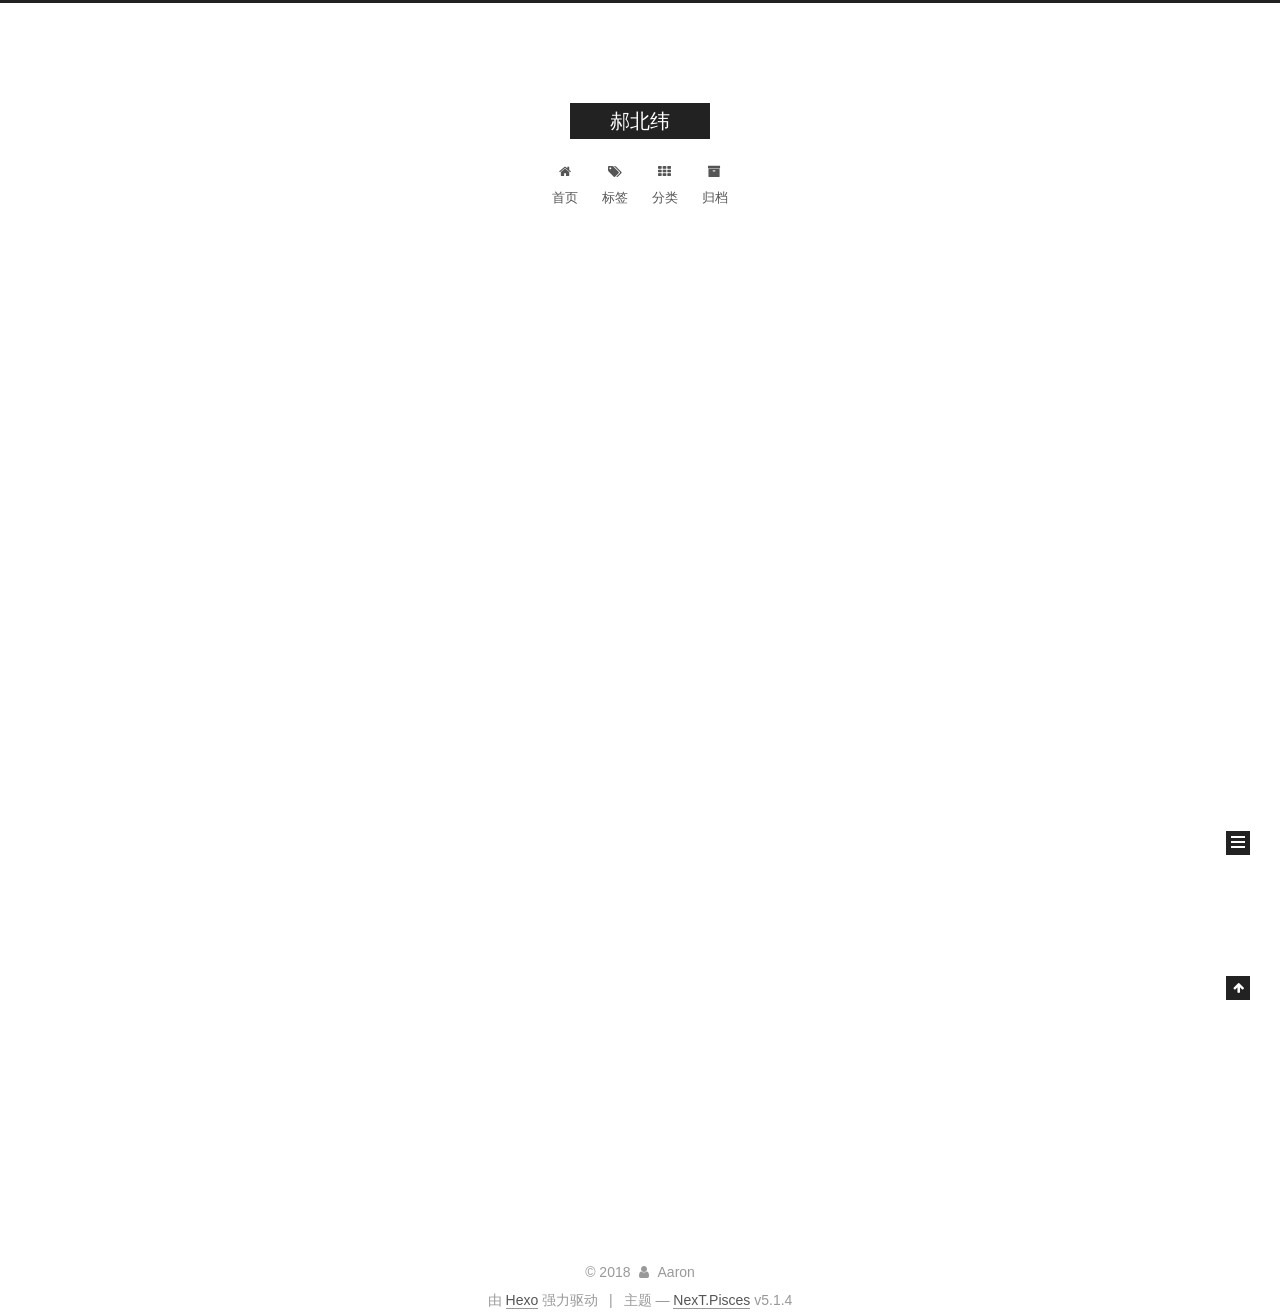
==== index.html @ 244644b0 "Site updated: 2018-01-18 10:38:48" ====
<!DOCTYPE html>



  


<html class="theme-next pisces use-motion" lang="zh-Hans">
<head>
  <meta charset="UTF-8"/>
<meta http-equiv="X-UA-Compatible" content="IE=edge" />
<meta name="viewport" content="width=device-width, initial-scale=1, maximum-scale=1"/>
<meta name="theme-color" content="#222">









<meta http-equiv="Cache-Control" content="no-transform" />
<meta http-equiv="Cache-Control" content="no-siteapp" />
















  
  
  <link href="/lib/fancybox/source/jquery.fancybox.css?v=2.1.5" rel="stylesheet" type="text/css" />







<link href="/lib/font-awesome/css/font-awesome.min.css?v=4.6.2" rel="stylesheet" type="text/css" />

<link href="/css/main.css?v=5.1.4" rel="stylesheet" type="text/css" />


  <link rel="apple-touch-icon" sizes="180x180" href="/images/apple-touch-icon-next.png?v=5.1.4">


  <link rel="icon" type="image/png" sizes="32x32" href="/images/favicon-32x32-next.png?v=5.1.4">


  <link rel="icon" type="image/png" sizes="16x16" href="/images/favicon-16x16-next.png?v=5.1.4">


  <link rel="mask-icon" href="/images/logo.svg?v=5.1.4" color="#222">





  <meta name="keywords" content="Hexo, NexT" />










<meta property="og:type" content="website">
<meta property="og:title" content="郝北纬">
<meta property="og:url" content="http://haowenlong.com/index.html">
<meta property="og:site_name" content="郝北纬">
<meta property="og:locale" content="zh-Hans">
<meta name="twitter:card" content="summary">
<meta name="twitter:title" content="郝北纬">



<script type="text/javascript" id="hexo.configurations">
  var NexT = window.NexT || {};
  var CONFIG = {
    root: '/',
    scheme: 'Pisces',
    version: '5.1.4',
    sidebar: {"position":"left","display":"post","offset":12,"b2t":false,"scrollpercent":false,"onmobile":false},
    fancybox: true,
    tabs: true,
    motion: {"enable":true,"async":false,"transition":{"post_block":"fadeIn","post_header":"slideDownIn","post_body":"slideDownIn","coll_header":"slideLeftIn","sidebar":"slideUpIn"}},
    duoshuo: {
      userId: '0',
      author: '博主'
    },
    algolia: {
      applicationID: '',
      apiKey: '',
      indexName: '',
      hits: {"per_page":10},
      labels: {"input_placeholder":"Search for Posts","hits_empty":"We didn't find any results for the search: ${query}","hits_stats":"${hits} results found in ${time} ms"}
    }
  };
</script>



  <link rel="canonical" href="http://haowenlong.com/"/>





  <title>郝北纬</title>
  








</head>

<body itemscope itemtype="http://schema.org/WebPage" lang="zh-Hans">

  
  
    
  

  <div class="container sidebar-position-left 
  page-home">
    <div class="headband"></div>

    <header id="header" class="header" itemscope itemtype="http://schema.org/WPHeader">
      <div class="header-inner"><div class="site-brand-wrapper">
  <div class="site-meta ">
    

    <div class="custom-logo-site-title">
      <a href="/"  class="brand" rel="start">
        <span class="logo-line-before"><i></i></span>
        <span class="site-title">郝北纬</span>
        <span class="logo-line-after"><i></i></span>
      </a>
    </div>
      
        <p class="site-subtitle"></p>
      
  </div>

  <div class="site-nav-toggle">
    <button>
      <span class="btn-bar"></span>
      <span class="btn-bar"></span>
      <span class="btn-bar"></span>
    </button>
  </div>
</div>

<nav class="site-nav">
  

  
    <ul id="menu" class="menu">
      
        
        <li class="menu-item menu-item-home">
          <a href="/" rel="section">
            
              <i class="menu-item-icon fa fa-fw fa-home"></i> <br />
            
            首页
          </a>
        </li>
      
        
        <li class="menu-item menu-item-tags">
          <a href="/tags/" rel="section">
            
              <i class="menu-item-icon fa fa-fw fa-tags"></i> <br />
            
            标签
          </a>
        </li>
      
        
        <li class="menu-item menu-item-categories">
          <a href="/categories/" rel="section">
            
              <i class="menu-item-icon fa fa-fw fa-th"></i> <br />
            
            分类
          </a>
        </li>
      
        
        <li class="menu-item menu-item-archives">
          <a href="/archives/" rel="section">
            
              <i class="menu-item-icon fa fa-fw fa-archive"></i> <br />
            
            归档
          </a>
        </li>
      

      
    </ul>
  

  
</nav>



 </div>
    </header>

    <main id="main" class="main">
      <div class="main-inner">
        <div class="content-wrap">
          <div id="content" class="content">
            
  <section id="posts" class="posts-expand">
    
      

  

  
  
  

  <article class="post post-type-normal" itemscope itemtype="http://schema.org/Article">
  
  
  
  <div class="post-block">
    <link itemprop="mainEntityOfPage" href="http://haowenlong.com/2017/08/17/hello-world/">

    <span hidden itemprop="author" itemscope itemtype="http://schema.org/Person">
      <meta itemprop="name" content="Aaron">
      <meta itemprop="description" content="">
      <meta itemprop="image" content="http://7xr89p.com1.z0.glb.clouddn.com/WechatIMG256.jpeg">
    </span>

    <span hidden itemprop="publisher" itemscope itemtype="http://schema.org/Organization">
      <meta itemprop="name" content="郝北纬">
    </span>

    
      <header class="post-header">

        
        
          <h1 class="post-title" itemprop="name headline">
                
                <a class="post-title-link" href="/2017/08/17/hello-world/" itemprop="url">Hello World</a></h1>
        

        <div class="post-meta">
          <span class="post-time">
            
              <span class="post-meta-item-icon">
                <i class="fa fa-calendar-o"></i>
              </span>
              
                <span class="post-meta-item-text">发表于</span>
              
              <time title="创建于" itemprop="dateCreated datePublished" datetime="2017-08-17T16:40:24+08:00">
                2017-08-17
              </time>
            

            

            
          </span>

          
            <span class="post-category" >
            
              <span class="post-meta-divider">|</span>
            
              <span class="post-meta-item-icon">
                <i class="fa fa-folder-o"></i>
              </span>
              
                <span class="post-meta-item-text">分类于</span>
              
              
                <span itemprop="about" itemscope itemtype="http://schema.org/Thing">
                  <a href="/categories/Hexo教程/" itemprop="url" rel="index">
                    <span itemprop="name">Hexo教程</span>
                  </a>
                </span>

                
                
              
            </span>
          

          
            
          

          
          
             <span id="/2017/08/17/hello-world/" class="leancloud_visitors" data-flag-title="Hello World">
               <span class="post-meta-divider">|</span>
               <span class="post-meta-item-icon">
                 <i class="fa fa-eye"></i>
               </span>
               
                 <span class="post-meta-item-text">阅读次数&#58;</span>
               
                 <span class="leancloud-visitors-count"></span>
             </span>
          

          

          

          

        </div>
      </header>
    

    
    
    
    <div class="post-body" itemprop="articleBody">

      
      

      
        
          
            <p>Welcome to <a href="https://hexo.io/" target="_blank" rel="external">Hexo</a>! This is your very first post. Check <a href="https://hexo.io/docs/" target="_blank" rel="external">documentation</a> for more info. If you get any problems when using Hexo, you can find the answer in <a href="https://hexo.io/docs/troubleshooting.html" target="_blank" rel="external">troubleshooting</a> or you can ask me on <a href="https://github.com/hexojs/hexo/issues" target="_blank" rel="external">GitHub</a>.</p>
<h2 id="Quick-Start"><a href="#Quick-Start" class="headerlink" title="Quick Start"></a>Quick Start</h2><h3 id="Create-a-new-post"><a href="#Create-a-new-post" class="headerlink" title="Create a new post"></a>Create a new post</h3><figure class="highlight bash"><table><tr><td class="gutter"><pre><div class="line">1</div></pre></td><td class="code"><pre><div class="line">$ hexo new <span class="string">"My New Post test"</span></div></pre></td></tr></table></figure>
<p>More info: <a href="https://hexo.io/docs/writing.html" target="_blank" rel="external">Writing</a></p>
<h3 id="Run-server"><a href="#Run-server" class="headerlink" title="Run server"></a>Run server</h3><figure class="highlight bash"><table><tr><td class="gutter"><pre><div class="line">1</div></pre></td><td class="code"><pre><div class="line">$ hexo server</div></pre></td></tr></table></figure>
<p>More info: <a href="https://hexo.io/docs/server.html" target="_blank" rel="external">Server</a></p>
<h3 id="Generate-static-files"><a href="#Generate-static-files" class="headerlink" title="Generate static files"></a>Generate static files</h3><figure class="highlight bash"><table><tr><td class="gutter"><pre><div class="line">1</div></pre></td><td class="code"><pre><div class="line">$ hexo generate</div></pre></td></tr></table></figure>
<p>More info: <a href="https://hexo.io/docs/generating.html" target="_blank" rel="external">Generating</a></p>
<h3 id="Deploy-to-remote-sites"><a href="#Deploy-to-remote-sites" class="headerlink" title="Deploy to remote sites"></a>Deploy to remote sites</h3><figure class="highlight bash"><table><tr><td class="gutter"><pre><div class="line">1</div></pre></td><td class="code"><pre><div class="line">$ hexo deploy</div></pre></td></tr></table></figure>
<p>More info: <a href="https://hexo.io/docs/deployment.html" target="_blank" rel="external">Deployment</a></p>

          
        
      
    </div>
    
    
    

    

    

    

    <footer class="post-footer">
      

      

      

      
      
        <div class="post-eof"></div>
      
    </footer>
  </div>
  
  
  
  </article>


    
  </section>

  


          </div>
          


          

        </div>
        
          
  
  <div class="sidebar-toggle">
    <div class="sidebar-toggle-line-wrap">
      <span class="sidebar-toggle-line sidebar-toggle-line-first"></span>
      <span class="sidebar-toggle-line sidebar-toggle-line-middle"></span>
      <span class="sidebar-toggle-line sidebar-toggle-line-last"></span>
    </div>
  </div>

  <aside id="sidebar" class="sidebar">
    
    <div class="sidebar-inner">

      

      

      <section class="site-overview-wrap sidebar-panel sidebar-panel-active">
        <div class="site-overview">
          <div class="site-author motion-element" itemprop="author" itemscope itemtype="http://schema.org/Person">
            
              <img class="site-author-image" itemprop="image"
                src="http://7xr89p.com1.z0.glb.clouddn.com/WechatIMG256.jpeg"
                alt="Aaron" />
            
              <p class="site-author-name" itemprop="name">Aaron</p>
              <p class="site-description motion-element" itemprop="description"></p>
          </div>

          <nav class="site-state motion-element">

            
              <div class="site-state-item site-state-posts">
              
                <a href="/archives/">
              
                  <span class="site-state-item-count">1</span>
                  <span class="site-state-item-name">日志</span>
                </a>
              </div>
            

            
              
              
              <div class="site-state-item site-state-categories">
                
                  <span class="site-state-item-count">1</span>
                  <span class="site-state-item-name">分类</span>
                
              </div>
            

            
              
              
              <div class="site-state-item site-state-tags">
                
                  <span class="site-state-item-count">3</span>
                  <span class="site-state-item-name">标签</span>
                
              </div>
            

          </nav>

          

          

          
          

          
          

          

        </div>
      </section>

      

      

    </div>
  </aside>


        
      </div>
    </main>

    <footer id="footer" class="footer">
      <div class="footer-inner">
        <div class="copyright">&copy; <span itemprop="copyrightYear">2018</span>
  <span class="with-love">
    <i class="fa fa-user"></i>
  </span>
  <span class="author" itemprop="copyrightHolder">Aaron</span>

  
</div>


  <div class="powered-by">由 <a class="theme-link" target="_blank" href="https://hexo.io">Hexo</a> 强力驱动</div>



  <span class="post-meta-divider">|</span>



  <div class="theme-info">主题 &mdash; <a class="theme-link" target="_blank" href="https://github.com/iissnan/hexo-theme-next">NexT.Pisces</a> v5.1.4</div>




        







        
      </div>
    </footer>

    
      <div class="back-to-top">
        <i class="fa fa-arrow-up"></i>
        
      </div>
    

    

  </div>

  

<script type="text/javascript">
  if (Object.prototype.toString.call(window.Promise) !== '[object Function]') {
    window.Promise = null;
  }
</script>









  












  
  
    <script type="text/javascript" src="/lib/jquery/index.js?v=2.1.3"></script>
  

  
  
    <script type="text/javascript" src="/lib/fastclick/lib/fastclick.min.js?v=1.0.6"></script>
  

  
  
    <script type="text/javascript" src="/lib/jquery_lazyload/jquery.lazyload.js?v=1.9.7"></script>
  

  
  
    <script type="text/javascript" src="/lib/velocity/velocity.min.js?v=1.2.1"></script>
  

  
  
    <script type="text/javascript" src="/lib/velocity/velocity.ui.min.js?v=1.2.1"></script>
  

  
  
    <script type="text/javascript" src="/lib/fancybox/source/jquery.fancybox.pack.js?v=2.1.5"></script>
  


  


  <script type="text/javascript" src="/js/src/utils.js?v=5.1.4"></script>

  <script type="text/javascript" src="/js/src/motion.js?v=5.1.4"></script>



  
  


  <script type="text/javascript" src="/js/src/affix.js?v=5.1.4"></script>

  <script type="text/javascript" src="/js/src/schemes/pisces.js?v=5.1.4"></script>



  

  


  <script type="text/javascript" src="/js/src/bootstrap.js?v=5.1.4"></script>



  


  




	





  





  












  





  

  
  <script src="https://cdn1.lncld.net/static/js/av-core-mini-0.6.4.js"></script>
  <script>AV.initialize("PDYrHQokmUFrEkyu6OEcJcqa-gzGzoHsz", "3oiaav3HMGLkW1ql5lPvhvI8");</script>
  <script>
    function showTime(Counter) {
      var query = new AV.Query(Counter);
      var entries = [];
      var $visitors = $(".leancloud_visitors");

      $visitors.each(function () {
        entries.push( $(this).attr("id").trim() );
      });

      query.containedIn('url', entries);
      query.find()
        .done(function (results) {
          var COUNT_CONTAINER_REF = '.leancloud-visitors-count';

          if (results.length === 0) {
            $visitors.find(COUNT_CONTAINER_REF).text(0);
            return;
          }

          for (var i = 0; i < results.length; i++) {
            var item = results[i];
            var url = item.get('url');
            var time = item.get('time');
            var element = document.getElementById(url);

            $(element).find(COUNT_CONTAINER_REF).text(time);
          }
          for(var i = 0; i < entries.length; i++) {
            var url = entries[i];
            var element = document.getElementById(url);
            var countSpan = $(element).find(COUNT_CONTAINER_REF);
            if( countSpan.text() == '') {
              countSpan.text(0);
            }
          }
        })
        .fail(function (object, error) {
          console.log("Error: " + error.code + " " + error.message);
        });
    }

    function addCount(Counter) {
      var $visitors = $(".leancloud_visitors");
      var url = $visitors.attr('id').trim();
      var title = $visitors.attr('data-flag-title').trim();
      var query = new AV.Query(Counter);

      query.equalTo("url", url);
      query.find({
        success: function(results) {
          if (results.length > 0) {
            var counter = results[0];
            counter.fetchWhenSave(true);
            counter.increment("time");
            counter.save(null, {
              success: function(counter) {
                var $element = $(document.getElementById(url));
                $element.find('.leancloud-visitors-count').text(counter.get('time'));
              },
              error: function(counter, error) {
                console.log('Failed to save Visitor num, with error message: ' + error.message);
              }
            });
          } else {
            var newcounter = new Counter();
            /* Set ACL */
            var acl = new AV.ACL();
            acl.setPublicReadAccess(true);
            acl.setPublicWriteAccess(true);
            newcounter.setACL(acl);
            /* End Set ACL */
            newcounter.set("title", title);
            newcounter.set("url", url);
            newcounter.set("time", 1);
            newcounter.save(null, {
              success: function(newcounter) {
                var $element = $(document.getElementById(url));
                $element.find('.leancloud-visitors-count').text(newcounter.get('time'));
              },
              error: function(newcounter, error) {
                console.log('Failed to create');
              }
            });
          }
        },
        error: function(error) {
          console.log('Error:' + error.code + " " + error.message);
        }
      });
    }

    $(function() {
      var Counter = AV.Object.extend("Counter");
      if ($('.leancloud_visitors').length == 1) {
        addCount(Counter);
      } else if ($('.post-title-link').length > 1) {
        showTime(Counter);
      }
    });
  </script>



  

  

  
  

  

  

  

</body>
</html>
---- css/main.css ----
/* normalize.css v3.0.2 | MIT License | git.io/normalize */
html {
  font-family: sans-serif; /* 1 */
  -ms-text-size-adjust: 100%; /* 2 */
  -webkit-text-size-adjust: 100%; /* 2 */
}
body {
  margin: 0;
}
article,
aside,
details,
figcaption,
figure,
footer,
header,
hgroup,
main,
menu,
nav,
section,
summary {
  display: block;
}
audio,
canvas,
progress,
video {
  display: inline-block; /* 1 */
  vertical-align: baseline; /* 2 */
}
audio:not([controls]) {
  display: none;
  height: 0;
}
[hidden],
template {
  display: none;
}
a {
  background-color: transparent;
}
a:active,
a:hover {
  outline: 0;
}
abbr[title] {
  border-bottom: 1px dotted;
}
b,
strong {
  font-weight: bold;
}
dfn {
  font-style: italic;
}
h1 {
  font-size: 2em;
  margin: 0.67em 0;
}
mark {
  background: #ff0;
  color: #000;
}
small {
  font-size: 80%;
}
sub,
sup {
  font-size: 75%;
  line-height: 0;
  position: relative;
  vertical-align: baseline;
}
sup {
  top: -0.5em;
}
sub {
  bottom: -0.25em;
}
img {
  border: 0;
}
svg:not(:root) {
  overflow: hidden;
}
figure {
  margin: 1em 40px;
}
hr {
  -moz-box-sizing: content-box;
  box-sizing: content-box;
  height: 0;
}
pre {
  overflow: auto;
}
code,
kbd,
pre,
samp {
  font-family: monospace, monospace;
  font-size: 1em;
}
button,
input,
optgroup,
select,
textarea {
  color: inherit; /* 1 */
  font: inherit; /* 2 */
  margin: 0; /* 3 */
}
button {
  overflow: visible;
}
button,
select {
  text-transform: none;
}
button,
html input[type="button"],
input[type="reset"],
input[type="submit"] {
  -webkit-appearance: button; /* 2 */
  cursor: pointer; /* 3 */
}
button[disabled],
html input[disabled] {
  cursor: default;
}
button::-moz-focus-inner,
input::-moz-focus-inner {
  border: 0;
  padding: 0;
}
input {
  line-height: normal;
}
input[type="checkbox"],
input[type="radio"] {
  box-sizing: border-box; /* 1 */
  padding: 0; /* 2 */
}
input[type="number"]::-webkit-inner-spin-button,
input[type="number"]::-webkit-outer-spin-button {
  height: auto;
}
input[type="search"] {
  -webkit-appearance: textfield; /* 1 */
  -moz-box-sizing: content-box;
  -webkit-box-sizing: content-box; /* 2 */
  box-sizing: content-box;
}
input[type="search"]::-webkit-search-cancel-button,
input[type="search"]::-webkit-search-decoration {
  -webkit-appearance: none;
}
fieldset {
  border: 1px solid #c0c0c0;
  margin: 0 2px;
  padding: 0.35em 0.625em 0.75em;
}
legend {
  border: 0; /* 1 */
  padding: 0; /* 2 */
}
textarea {
  overflow: auto;
}
optgroup {
  font-weight: bold;
}
table {
  border-collapse: collapse;
  border-spacing: 0;
}
td,
th {
  padding: 0;
}
::selection {
  background: #262a30;
  color: #fff;
}
body {
  position: relative;
  font-family: 'Lato', "PingFang SC", "Microsoft YaHei", sans-serif;
  font-size: 14px;
  line-height: 2;
  color: #555;
  background: #fff;
}
@media (max-width: 767px) {
  body {
    padding-right: 0 !important;
  }
}
@media (min-width: 768px) and (max-width: 991px) {
  body {
    padding-right: 0 !important;
  }
}
@media (min-width: 1600px) {
  body {
    font-size: 16px;
  }
}
h1,
h2,
h3,
h4,
h5,
h6 {
  margin: 0;
  padding: 0;
  font-weight: bold;
  line-height: 1.5;
  font-family: 'Lato', "PingFang SC", "Microsoft YaHei", sans-serif;
}
h2,
h3,
h4,
h5,
h6 {
  margin: 20px 0 15px;
}
h1 {
  font-size: 22px;
}
@media (max-width: 767px) {
  h1 {
    font-size: 18px;
  }
}
h2 {
  font-size: 20px;
}
@media (max-width: 767px) {
  h2 {
    font-size: 16px;
  }
}
h3 {
  font-size: 18px;
}
@media (max-width: 767px) {
  h3 {
    font-size: 14px;
  }
}
h4 {
  font-size: 16px;
}
@media (max-width: 767px) {
  h4 {
    font-size: 12px;
  }
}
h5 {
  font-size: 14px;
}
@media (max-width: 767px) {
  h5 {
    font-size: 10px;
  }
}
h6 {
  font-size: 12px;
}
@media (max-width: 767px) {
  h6 {
    font-size: 8px;
  }
}
p {
  margin: 0 0 20px 0;
}
a {
  color: #555;
  text-decoration: none;
  border-bottom: 1px solid #999;
  word-wrap: break-word;
}
a:hover {
  color: #222;
  border-bottom-color: #222;
}
blockquote {
  margin: 0;
  padding: 0;
}
img {
  display: block;
  margin: auto;
  max-width: 100%;
  height: auto;
}
hr {
  margin: 40px 0;
  height: 3px;
  border: none;
  background-color: #ddd;
  background-image: repeating-linear-gradient(-45deg, #fff, #fff 4px, transparent 4px, transparent 8px);
}
blockquote {
  padding: 0 15px;
  color: #666;
  border-left: 4px solid #ddd;
}
blockquote cite::before {
  content: "-";
  padding: 0 5px;
}
dt {
  font-weight: 700;
}
dd {
  margin: 0;
  padding: 0;
}
kbd {
  border: 1px solid #ccc;
  border-radius: 0.2em;
  box-shadow: 0.1em 0.1em 0.2em rgba(0,0,0,0.1);
  background-color: #f9f9f9;
  font-family: inherit;
  background-image: -webkit-linear-gradient(top, #eee, #fff, #eee);
  padding: 0.1em 0.3em;
  white-space: nowrap;
}
.text-left {
  text-align: left;
}
.text-center {
  text-align: center;
}
.text-right {
  text-align: right;
}
.text-justify {
  text-align: justify;
}
.text-nowrap {
  white-space: nowrap;
}
.text-lowercase {
  text-transform: lowercase;
}
.text-uppercase {
  text-transform: uppercase;
}
.text-capitalize {
  text-transform: capitalize;
}
.center-block {
  display: block;
  margin-left: auto;
  margin-right: auto;
}
.clearfix:before,
.clearfix:after {
  content: " ";
  display: table;
}
.clearfix:after {
  clear: both;
}
.pullquote {
  width: 45%;
}
.pullquote.left {
  float: left;
  margin-left: 5px;
  margin-right: 10px;
}
.pullquote.right {
  float: right;
  margin-left: 10px;
  margin-right: 5px;
}
.affix.affix.affix {
  position: fixed;
}
.translation {
  margin-top: -20px;
  font-size: 14px;
  color: #999;
}
.scrollbar-measure {
  width: 100px;
  height: 100px;
  overflow: scroll;
  position: absolute;
  top: -9999px;
}
.use-motion .motion-element {
  opacity: 0;
}
table {
  margin: 20px 0;
  width: 100%;
  border-collapse: collapse;
  border-spacing: 0;
  border: 1px solid #ddd;
  font-size: 14px;
  table-layout: fixed;
  word-wrap: break-all;
}
table>tbody>tr:nth-of-type(odd) {
  background-color: #f9f9f9;
}
table>tbody>tr:hover {
  background-color: #f5f5f5;
}
caption,
th,
td {
  padding: 8px;
  text-align: left;
  vertical-align: middle;
  font-weight: normal;
}
th,
td {
  border-bottom: 3px solid #ddd;
  border-right: 1px solid #eee;
}
th {
  padding-bottom: 10px;
  font-weight: 700;
}
td {
  border-bottom-width: 1px;
}
html,
body {
  height: 100%;
}
.container {
  position: relative;
  min-height: 100%;
}
.header-inner {
  margin: 0 auto;
  padding: 100px 0 70px;
  width: 700px;
}
@media (min-width: 1600px) {
  .container .header-inner {
    width: 900px;
  }
}
.main-inner {
  margin: 0 auto;
  width: 700px;
}
@media (min-width: 1600px) {
  .container .main-inner {
    width: 900px;
  }
}
.footer {
  width: 100%;
  min-height: 50px;
}
.footer-inner {
  box-sizing: border-box;
  margin: 20px auto;
  width: 700px;
}
@media (min-width: 1600px) {
  .container .footer-inner {
    width: 900px;
  }
}
pre,
.highlight {
  overflow: auto;
  margin: 20px 0;
  padding: 0;
  font-size: 13px;
  color: #4d4d4c;
  background: #f7f7f7;
  line-height: 1.6;
}
pre,
code {
  font-family: consolas, Menlo, "PingFang SC", "Microsoft YaHei", monospace;
}
code {
  padding: 2px 4px;
  word-wrap: break-word;
  color: #555;
  background: #eee;
  border-radius: 3px;
  font-size: 13px;
}
pre code {
  padding: 0;
  color: #4d4d4c;
  background: none;
  text-shadow: none;
}
.highlight {
  border-radius: 1px;
}
.highlight pre {
  border: none;
  margin: 0;
  padding: 10px 0;
}
.highlight table {
  margin: 0;
  width: auto;
  border: none;
}
.highlight td {
  border: none;
  padding: 0;
}
.highlight figcaption {
  font-size: 1em;
  color: #4d4d4c;
  line-height: 1em;
  margin-bottom: 1em;
}
.highlight figcaption:before,
.highlight figcaption:after {
  content: " ";
  display: table;
}
.highlight figcaption:after {
  clear: both;
}
.highlight figcaption a {
  float: right;
  color: #4d4d4c;
}
.highlight figcaption a:hover {
  border-bottom-color: #4d4d4c;
}
.highlight .gutter pre {
  padding-left: 10px;
  padding-right: 10px;
  color: #869194;
  text-align: right;
  background-color: #eff2f3;
}
.highlight .code pre {
  width: 100%;
  padding-left: 10px;
  padding-right: 10px;
  background-color: #f7f7f7;
}
.highlight .line {
  height: 20px;
}
.gutter {
  -webkit-user-select: none;
  -moz-user-select: none;
  -ms-user-select: none;
  user-select: none;
}
.gist table {
  width: auto;
}
.gist table td {
  border: none;
}
pre .deletion {
  background: #fdd;
}
pre .addition {
  background: #dfd;
}
pre .meta {
  color: #8959a8;
}
pre .comment {
  color: #8e908c;
}
pre .variable,
pre .attribute,
pre .tag,
pre .regexp,
pre .ruby .constant,
pre .xml .tag .title,
pre .xml .pi,
pre .xml .doctype,
pre .html .doctype,
pre .css .id,
pre .css .class,
pre .css .pseudo {
  color: #c82829;
}
pre .number,
pre .preprocessor,
pre .built_in,
pre .literal,
pre .params,
pre .constant,
pre .command {
  color: #f5871f;
}
pre .ruby .class .title,
pre .css .rules .attribute,
pre .string,
pre .value,
pre .inheritance,
pre .header,
pre .ruby .symbol,
pre .xml .cdata,
pre .special,
pre .number,
pre .formula {
  color: #718c00;
}
pre .title,
pre .css .hexcolor {
  color: #3e999f;
}
pre .function,
pre .python .decorator,
pre .python .title,
pre .ruby .function .title,
pre .ruby .title .keyword,
pre .perl .sub,
pre .javascript .title,
pre .coffeescript .title {
  color: #4271ae;
}
pre .keyword,
pre .javascript .function {
  color: #8959a8;
}
.full-image.full-image.full-image {
  border: none;
  max-width: 100%;
  width: auto;
  margin: 20px auto;
}
@media (min-width: 992px) {
  .full-image.full-image.full-image {
    max-width: none;
    width: 110%;
    margin: 25px -5%;
  }
}
.blockquote-center,
.page-home .post-type-quote blockquote,
.page-post-detail .post-type-quote blockquote {
  position: relative;
  margin: 40px 0;
  padding: 0;
  border-left: none;
  text-align: center;
}
.blockquote-center::before,
.page-home .post-type-quote blockquote::before,
.page-post-detail .post-type-quote blockquote::before,
.blockquote-center::after,
.page-home .post-type-quote blockquote::after,
.page-post-detail .post-type-quote blockquote::after {
  position: absolute;
  content: ' ';
  display: block;
  width: 100%;
  height: 24px;
  opacity: 0.2;
  background-repeat: no-repeat;
  background-position: 0 -6px;
  background-size: 22px 22px;
}
.blockquote-center::before,
.page-home .post-type-quote blockquote::before,
.page-post-detail .post-type-quote blockquote::before {
  top: -20px;
  background-image: url("../images/quote-l.svg");
  border-top: 1px solid #ccc;
}
.blockquote-center::after,
.page-home .post-type-quote blockquote::after,
.page-post-detail .post-type-quote blockquote::after {
  bottom: -20px;
  background-image: url("../images/quote-r.svg");
  border-bottom: 1px solid #ccc;
  background-position: 100% 8px;
}
.blockquote-center p,
.page-home .post-type-quote blockquote p,
.page-post-detail .post-type-quote blockquote p,
.blockquote-center div,
.page-home .post-type-quote blockquote div,
.page-post-detail .post-type-quote blockquote div {
  text-align: center;
}
.post .post-body .group-picture img {
  box-sizing: border-box;
  padding: 0 3px;
  border: none;
}
.post .group-picture-row {
  overflow: hidden;
  margin-top: 6px;
}
.post .group-picture-row:first-child {
  margin-top: 0;
}
.post .group-picture-column {
  float: left;
}
.page-post-detail .post-body .group-picture-column {
  float: none;
  margin-top: 10px;
  width: auto !important;
}
.page-post-detail .post-body .group-picture-column img {
  margin: 0 auto;
}
.page-archive .group-picture-container {
  overflow: hidden;
}
.page-archive .group-picture-row {
  float: left;
}
.page-archive .group-picture-row:first-child {
  margin-top: 6px;
}
.page-archive .group-picture-column {
  max-width: 150px;
  max-height: 150px;
}
.post-body .note {
  position: relative;
  padding: 15px;
  margin-bottom: 20px;
  border: 1px solid #eee;
  border-left-width: 5px;
  border-radius: 3px;
}
.post-body .note h2,
.post-body .note h3,
.post-body .note h4,
.post-body .note h5,
.post-body .note h6 {
  margin-top: 0;
  margin-bottom: 0;
  border-bottom: initial;
  padding-top: 0 !important;
}
.post-body .note p:first-child,
.post-body .note ul:first-child,
.post-body .note ol:first-child,
.post-body .note table:first-child,
.post-body .note pre:first-child,
.post-body .note blockquote:first-child {
  margin-top: 0;
}
.post-body .note p:last-child,
.post-body .note ul:last-child,
.post-body .note ol:last-child,
.post-body .note table:last-child,
.post-body .note pre:last-child,
.post-body .note blockquote:last-child {
  margin-bottom: 0;
}
.post-body .note.default {
  border-left-color: #777;
}
.post-body .note.default h2,
.post-body .note.default h3,
.post-body .note.default h4,
.post-body .note.default h5,
.post-body .note.default h6 {
  color: #777;
}
.post-body .note.primary {
  border-left-color: #6f42c1;
}
.post-body .note.primary h2,
.post-body .note.primary h3,
.post-body .note.primary h4,
.post-body .note.primary h5,
.post-body .note.primary h6 {
  color: #6f42c1;
}
.post-body .note.info {
  border-left-color: #428bca;
}
.post-body .note.info h2,
.post-body .note.info h3,
.post-body .note.info h4,
.post-body .note.info h5,
.post-body .note.info h6 {
  color: #428bca;
}
.post-body .note.success {
  border-left-color: #5cb85c;
}
.post-body .note.success h2,
.post-body .note.success h3,
.post-body .note.success h4,
.post-body .note.success h5,
.post-body .note.success h6 {
  color: #5cb85c;
}
.post-body .note.warning {
  border-left-color: #f0ad4e;
}
.post-body .note.warning h2,
.post-body .note.warning h3,
.post-body .note.warning h4,
.post-body .note.warning h5,
.post-body .note.warning h6 {
  color: #f0ad4e;
}
.post-body .note.danger {
  border-left-color: #d9534f;
}
.post-body .note.danger h2,
.post-body .note.danger h3,
.post-body .note.danger h4,
.post-body .note.danger h5,
.post-body .note.danger h6 {
  color: #d9534f;
}
.post-body .label {
  display: inline;
  padding: 0 2px;
  white-space: nowrap;
}
.post-body .label.default {
  background-color: #f0f0f0;
}
.post-body .label.primary {
  background-color: #efe6f7;
}
.post-body .label.info {
  background-color: #e5f2f8;
}
.post-body .label.success {
  background-color: #e7f4e9;
}
.post-body .label.warning {
  background-color: #fcf6e1;
}
.post-body .label.danger {
  background-color: #fae8eb;
}
.post-body .tabs {
  position: relative;
  display: block;
  margin-bottom: 20px;
  padding-top: 10px;
}
.post-body .tabs ul.nav-tabs {
  margin: 0;
  padding: 0;
  display: flex;
  margin-bottom: -1px;
}
@media (max-width: 413px) {
  .post-body .tabs ul.nav-tabs {
    display: block;
    margin-bottom: 5px;
  }
}
.post-body .tabs ul.nav-tabs li.tab {
  list-style-type: none !important;
  margin: 0 0.25em 0 0;
  border-top: 3px solid transparent;
  border-left: 1px solid transparent;
  border-right: 1px solid transparent;
}
@media (max-width: 413px) {
  .post-body .tabs ul.nav-tabs li.tab {
    margin: initial;
    border-top: 1px solid transparent;
    border-left: 3px solid transparent;
    border-right: 1px solid transparent;
    border-bottom: 1px solid transparent;
  }
}
.post-body .tabs ul.nav-tabs li.tab a {
  outline: 0;
  border-bottom: initial;
  display: block;
  line-height: 1.8em;
  padding: 0.25em 0.75em;
  transition-duration: 0.2s;
  transition-timing-function: ease-out;
  transition-delay: 0s;
}
.post-body .tabs ul.nav-tabs li.tab a i {
  width: 1.285714285714286em;
}
.post-body .tabs ul.nav-tabs li.tab.active {
  border-top: 3px solid #fc6423;
  border-left: 1px solid #ddd;
  border-right: 1px solid #ddd;
  background-color: #fff;
}
@media (max-width: 413px) {
  .post-body .tabs ul.nav-tabs li.tab.active {
    border-top: 1px solid #ddd;
    border-left: 3px solid #fc6423;
    border-right: 1px solid #ddd;
    border-bottom: 1px solid #ddd;
  }
}
.post-body .tabs ul.nav-tabs li.tab.active a {
  cursor: default;
  color: #555;
}
.post-body .tabs .tab-content {
  background-color: #fff;
}
.post-body .tabs .tab-content .tab-pane {
  border: 1px solid #ddd;
  padding: 20px 20px 0 20px;
}
.post-body .tabs .tab-content .tab-pane:not(.active) {
  display: none !important;
}
.post-body .tabs .tab-content .tab-pane.active {
  display: block !important;
}
.btn {
  display: inline-block;
  padding: 0 20px;
  font-size: 14px;
  color: #fff;
  background: #222;
  border: 2px solid #222;
  text-decoration: none;
  border-radius: 0;
  transition-property: background-color;
  transition-duration: 0.2s;
  transition-timing-function: ease-in-out;
  transition-delay: 0s;
}
.btn:hover,
.post-button .btn:hover {
  border-color: #222;
  color: #222;
  background: #fff;
}
.btn-bar {
  display: block;
  width: 22px;
  height: 2px;
  background: #555;
  border-radius: 1px;
}
.btn-bar+.btn-bar {
  margin-top: 4px;
}
.pagination {
  margin: 120px 0 40px;
  text-align: center;
  border-top: 1px solid #eee;
}
.page-number-basic,
.pagination .prev,
.pagination .next,
.pagination .page-number,
.pagination .space {
  display: inline-block;
  position: relative;
  top: -1px;
  margin: 0 10px;
  padding: 0 10px;
  line-height: 30px;
}
@media (max-width: 767px) {
  .page-number-basic,
  .pagination .prev,
  .pagination .next,
  .pagination .page-number,
  .pagination .space {
    margin: 0 5px;
  }
}
.pagination .prev,
.pagination .next,
.pagination .page-number {
  border-bottom: 0;
  border-top: 1px solid #eee;
  transition-property: border-color;
  transition-duration: 0.2s;
  transition-timing-function: ease-in-out;
  transition-delay: 0s;
}
.pagination .prev:hover,
.pagination .next:hover,
.pagination .page-number:hover {
  border-top-color: #222;
}
.pagination .space {
  padding: 0;
  margin: 0;
}
.pagination .prev {
  margin-left: 0;
}
.pagination .next {
  margin-right: 0;
}
.pagination .page-number.current {
  color: #fff;
  background: #ccc;
  border-top-color: #ccc;
}
@media (max-width: 767px) {
  .pagination {
    border-top: none;
  }
  .pagination .prev,
  .pagination .next,
  .pagination .page-number {
    margin-bottom: 10px;
    border-top: 0;
    border-bottom: 1px solid #eee;
  }
  .pagination .prev:hover,
  .pagination .next:hover,
  .pagination .page-number:hover {
    border-bottom-color: #222;
  }
}
.comments {
  margin: 60px 20px 0;
}
.tag-cloud {
  text-align: center;
}
.tag-cloud a {
  display: inline-block;
  margin: 10px;
}
.back-to-top {
  box-sizing: border-box;
  position: fixed;
  bottom: -100px;
  right: 30px;
  z-index: 1050;
  padding: 0 6px;
  width: 24px;
  background: #222;
  font-size: 12px;
  opacity: 1;
  color: #fff;
  cursor: pointer;
  text-align: center;
  -webkit-transform: translateZ(0);
  transition-property: bottom;
  transition-duration: 0.2s;
  transition-timing-function: ease-in-out;
  transition-delay: 0s;
}
@media (min-width: 768px) and (max-width: 991px) {
  .back-to-top {
    display: none !important;
  }
}
@media (max-width: 767px) {
  .back-to-top {
    display: none !important;
  }
}
.back-to-top.back-to-top-on {
  bottom: 19px;
}
.header {
  background: transparent;
}
.header-inner {
  position: relative;
}
.headband {
  height: 3px;
  background: #222;
}
.site-meta {
  margin: 0;
  text-align: center;
}
@media (max-width: 767px) {
  .site-meta {
    text-align: center;
  }
}
.brand {
  position: relative;
  display: inline-block;
  padding: 0 40px;
  color: #fff;
  background: #222;
  border-bottom: none;
}
.brand:hover {
  color: #fff;
}
.logo {
  display: inline-block;
  margin-right: 5px;
  line-height: 36px;
  vertical-align: top;
}
.site-title {
  display: inline-block;
  vertical-align: top;
  line-height: 36px;
  font-size: 20px;
  font-weight: normal;
  font-family: 'Lato', "PingFang SC", "Microsoft YaHei", sans-serif;
}
.site-subtitle {
  margin-top: 10px;
  font-size: 13px;
  color: #999;
}
.use-motion .brand {
  opacity: 0;
}
.use-motion .logo,
.use-motion .site-title,
.use-motion .site-subtitle {
  opacity: 0;
  position: relative;
  top: -10px;
}
.site-nav-toggle {
  display: none;
  position: absolute;
  top: 10px;
  left: 10px;
}
@media (max-width: 767px) {
  .site-nav-toggle {
    display: block;
  }
}
.site-nav-toggle button {
  margin-top: 2px;
  padding: 9px 10px;
  background: transparent;
  border: none;
}
@media (max-width: 767px) {
  .site-nav {
    display: none;
    margin: 0 -10px;
    padding: 0 10px;
    clear: both;
    border-top: 1px solid #ddd;
  }
}
@media (min-width: 768px) and (max-width: 991px) {
  .site-nav {
    display: block !important;
  }
}
@media (min-width: 992px) {
  .site-nav {
    display: block !important;
  }
}
.menu {
  margin-top: 20px;
  padding-left: 0;
  text-align: center;
}
.menu .menu-item {
  display: inline-block;
  margin: 0 10px;
  list-style: none;
}
@media screen and (max-width: 767px) {
  .menu .menu-item {
    margin-top: 10px;
  }
}
.menu .menu-item a {
  display: block;
  font-size: 13px;
  line-height: inherit;
  border-bottom: 1px solid transparent;
  transition-property: border-color;
  transition-duration: 0.2s;
  transition-timing-function: ease-in-out;
  transition-delay: 0s;
}
.menu .menu-item a:hover {
  border-bottom-color: #222;
}
.menu .menu-item .fa {
  margin-right: 5px;
}
.use-motion .menu-item {
  opacity: 0;
}
.post-body {
  font-family: 'Lato', "PingFang SC", "Microsoft YaHei", sans-serif;
}
@media (max-width: 767px) {
  .post-body {
    word-break: break-word;
  }
}
.post-body .fancybox img {
  display: block !important;
  margin: 0 auto;
  cursor: pointer;
  cursor: zoom-in;
  cursor: -webkit-zoom-in;
}
.post-body .image-caption,
.post-body .figure .caption {
  margin: 10px auto 15px;
  text-align: center;
  font-size: 14px;
  color: #999;
  font-weight: bold;
  line-height: 1;
}
.post-sticky-flag {
  display: inline-block;
  font-size: 16px;
  -ms-transform: rotate(30deg);
  -webkit-transform: rotate(30deg);
  -moz-transform: rotate(30deg);
  -ms-transform: rotate(30deg);
  -o-transform: rotate(30deg);
  transform: rotate(30deg);
}
.posts-expand {
  padding-top: 40px;
}
@media (max-width: 767px) {
  .posts-expand {
    margin: 0 20px;
  }
  .post-body pre {
    padding: 10px;
  }
  .post-body pre .gutter pre {
    padding-right: 10px;
  }
  .post-body .highlight {
    margin-left: 0px;
    margin-right: 0px;
    padding: 0;
  }
  .post-body .highlight .gutter pre {
    padding-right: 10px;
  }
}
@media (min-width: 992px) {
  .posts-expand .post-body {
    text-align: justify;
  }
}
.posts-expand .post-body h2,
.posts-expand .post-body h3,
.posts-expand .post-body h4,
.posts-expand .post-body h5,
.posts-expand .post-body h6 {
  padding-top: 10px;
}
.posts-expand .post-body h2 .header-anchor,
.posts-expand .post-body h3 .header-anchor,
.posts-expand .post-body h4 .header-anchor,
.posts-expand .post-body h5 .header-anchor,
.posts-expand .post-body h6 .header-anchor {
  float: right;
  margin-left: 10px;
  color: #ccc;
  border-bottom-style: none;
  visibility: hidden;
}
.posts-expand .post-body h2 .header-anchor:hover,
.posts-expand .post-body h3 .header-anchor:hover,
.posts-expand .post-body h4 .header-anchor:hover,
.posts-expand .post-body h5 .header-anchor:hover,
.posts-expand .post-body h6 .header-anchor:hover {
  color: inherit;
}
.posts-expand .post-body h2:hover .header-anchor,
.posts-expand .post-body h3:hover .header-anchor,
.posts-expand .post-body h4:hover .header-anchor,
.posts-expand .post-body h5:hover .header-anchor,
.posts-expand .post-body h6:hover .header-anchor {
  visibility: visible;
}
.posts-expand .post-body ul li {
  list-style: circle;
}
.posts-expand .post-body img {
  box-sizing: border-box;
  margin: auto;
  padding: 3px;
  border: 1px solid #ddd;
}
.posts-expand .fancybox img {
  margin: 0 auto;
}
@media (max-width: 767px) {
  .posts-collapse {
    margin: 0 20px;
  }
  .posts-collapse .post-title,
  .posts-collapse .post-meta {
    display: block;
    width: auto;
    text-align: left;
  }
}
.posts-collapse {
  position: relative;
  z-index: 1010;
  margin-left: 55px;
}
.posts-collapse::after {
  content: " ";
  position: absolute;
  top: 20px;
  left: 0;
  margin-left: -2px;
  width: 4px;
  height: 100%;
  background: #f5f5f5;
  z-index: -1;
}
@media (max-width: 767px) {
  .posts-collapse {
    margin: 0 20px;
  }
}
.posts-collapse .collection-title {
  position: relative;
  margin: 60px 0;
}
.posts-collapse .collection-title h1,
.posts-collapse .collection-title h2 {
  margin-left: 20px;
}
.posts-collapse .collection-title small {
  color: #bbb;
  margin-left: 5px;
}
.posts-collapse .collection-title::before {
  content: " ";
  position: absolute;
  left: 0;
  top: 50%;
  margin-left: -4px;
  margin-top: -4px;
  width: 8px;
  height: 8px;
  background: #bbb;
  border-radius: 50%;
}
.posts-collapse .post {
  margin: 30px 0;
}
.posts-collapse .post-header {
  position: relative;
  transition-duration: 0.2s;
  transition-timing-function: ease-in-out;
  transition-delay: 0s;
  transition-property: border;
  border-bottom: 1px dashed #ccc;
}
.posts-collapse .post-header::before {
  content: " ";
  position: absolute;
  left: 0;
  top: 12px;
  width: 6px;
  height: 6px;
  margin-left: -4px;
  background: #bbb;
  border-radius: 50%;
  border: 1px solid #fff;
  transition-duration: 0.2s;
  transition-timing-function: ease-in-out;
  transition-delay: 0s;
  transition-property: background;
}
.posts-collapse .post-header:hover {
  border-bottom-color: #666;
}
.posts-collapse .post-header:hover::before {
  background: #222;
}
.posts-collapse .post-meta {
  position: absolute;
  font-size: 12px;
  left: 20px;
  top: 5px;
}
.posts-collapse .post-comments-count {
  display: none;
}
.posts-collapse .post-title {
  margin-left: 60px;
  font-size: 16px;
  font-weight: normal;
  line-height: inherit;
}
.posts-collapse .post-title::after {
  margin-left: 3px;
  opacity: 0.6;
}
.posts-collapse .post-title a {
  color: #666;
  border-bottom: none;
}
.page-home .post-type-quote .post-header,
.page-post-detail .post-type-quote .post-header,
.page-home .post-type-quote .post-tags,
.page-post-detail .post-type-quote .post-tags {
  display: none;
}
.posts-expand .post-title {
  font-size: 26px;
  text-align: center;
  word-break: break-word;
  font-weight: 400;
}
@media (max-width: 767px) {
  .posts-expand .post-title {
    font-size: 22px;
  }
}
.posts-expand .post-title-link {
  display: inline-block;
  position: relative;
  color: #555;
  border-bottom: none;
  line-height: 1.2;
  vertical-align: top;
}
.posts-expand .post-title-link::before {
  content: "";
  position: absolute;
  width: 100%;
  height: 2px;
  bottom: 0;
  left: 0;
  background-color: #000;
  visibility: hidden;
  -webkit-transform: scaleX(0);
  -moz-transform: scaleX(0);
  -ms-transform: scaleX(0);
  -o-transform: scaleX(0);
  transform: scaleX(0);
  transition-duration: 0.2s;
  transition-timing-function: ease-in-out;
  transition-delay: 0s;
}
.posts-expand .post-title-link:hover::before {
  visibility: visible;
  -webkit-transform: scaleX(1);
  -moz-transform: scaleX(1);
  -ms-transform: scaleX(1);
  -o-transform: scaleX(1);
  transform: scaleX(1);
}
.posts-expand .post-title-link .fa {
  font-size: 16px;
}
.posts-expand .post-meta {
  margin: 3px 0 60px 0;
  color: #999;
  font-family: 'Lato', "PingFang SC", "Microsoft YaHei", sans-serif;
  font-size: 12px;
  text-align: center;
}
.posts-expand .post-meta .post-category-list {
  display: inline-block;
  margin: 0;
  padding: 3px;
}
.posts-expand .post-meta .post-category-list-link {
  color: #999;
}
.posts-expand .post-meta .post-description {
  font-size: 14px;
  margin-top: 2px;
}
.post-meta-divider {
  margin: 0 0.5em;
}
.post-meta-item-icon {
  margin-right: 3px;
}
@media (min-width: 768px) and (max-width: 991px) {
  .post-meta-item-icon {
    display: inline-block;
  }
}
@media (max-width: 767px) {
  .post-meta-item-icon {
    display: inline-block;
  }
}
@media (min-width: 768px) and (max-width: 991px) {
  .post-meta-item-text {
    display: none;
  }
}
@media (max-width: 767px) {
  .post-meta-item-text {
    display: none;
  }
}
@media (max-width: 767px) {
  .posts-expand .post-comments-count {
    display: none;
  }
}
.post-button {
  margin-top: 50px;
}
.post-button .btn {
  color: #fff;
  font-size: 14px;
  background: #222;
  border-radius: 0;
  line-height: 2;
  margin: 0 4px 8px 4px;
}
.post-button .fa-fw {
  width: 1.285714285714286em;
  text-align: left;
}
.posts-expand .post-tags {
  margin-top: 40px;
  text-align: center;
}
.posts-expand .post-tags a {
  display: inline-block;
  margin-right: 10px;
  font-size: 13px;
}
.post-nav {
  display: table;
  margin-top: 15px;
  width: 100%;
  border-top: 1px solid #eee;
}
.post-nav-divider {
  display: table-cell;
  width: 10%;
}
.post-nav-item {
  display: table-cell;
  padding: 10px 0 0 0;
  width: 45%;
  vertical-align: top;
}
.post-nav-item a {
  position: relative;
  display: block;
  line-height: 25px;
  font-size: 14px;
  color: #555;
  border-bottom: none;
}
.post-nav-item a:hover {
  color: #222;
  border-bottom: none;
}
.post-nav-item a:active {
  top: 2px;
}
.post-nav-item .fa {
  position: absolute;
  top: 8px;
  left: 0;
  font-size: 12px;
}
.post-nav-next a {
  padding-left: 15px;
}
.post-nav-prev {
  text-align: right;
}
.post-nav-prev a {
  padding-right: 15px;
}
.post-nav-prev .fa {
  right: 0;
  left: auto;
}
.posts-expand .post-eof {
  display: block;
  margin: 80px auto 60px;
  width: 8%;
  height: 1px;
  background: #ccc;
  text-align: center;
}
.post:last-child .post-eof.post-eof.post-eof {
  display: none;
}
.post-gallery {
  display: table;
  table-layout: fixed;
  width: 100%;
  border-collapse: separate;
}
.post-gallery-row {
  display: table-row;
}
.post-gallery .post-gallery-img {
  display: table-cell;
  text-align: center;
  vertical-align: middle;
  border: none;
}
.post-gallery .post-gallery-img img {
  max-width: 100%;
  max-height: 100%;
  border: none;
}
.fancybox-close,
.fancybox-close:hover {
  border: none;
}
.rtl.post-body p,
.rtl.post-body a,
.rtl.post-body h1,
.rtl.post-body h2,
.rtl.post-body h3,
.rtl.post-body h4,
.rtl.post-body h5,
.rtl.post-body h6,
.rtl.post-body li,
.rtl.post-body ul,
.rtl.post-body ol {
  direction: rtl;
  font-family: UKIJ Ekran;
}
.rtl.post-title {
  font-family: UKIJ Ekran;
}
.sidebar {
  position: fixed;
  right: 0;
  top: 0;
  bottom: 0;
  width: 0;
  z-index: 1040;
  box-shadow: inset 0 2px 6px #000;
  background: #222;
  -webkit-transform: translateZ(0);
}
.sidebar a {
  color: #999;
  border-bottom-color: #555;
}
.sidebar a:hover {
  color: #eee;
}
@media (min-width: 768px) and (max-width: 991px) {
  .sidebar {
    display: none !important;
  }
}
@media (max-width: 767px) {
  .sidebar {
    display: none !important;
  }
}
.sidebar-inner {
  position: relative;
  padding: 20px 10px;
  color: #999;
  text-align: center;
}
.sidebar-toggle {
  position: fixed;
  right: 30px;
  bottom: 45px;
  width: 14px;
  height: 14px;
  padding: 5px;
  background: #222;
  line-height: 0;
  z-index: 1050;
  cursor: pointer;
  -webkit-transform: translateZ(0);
}
@media (min-width: 768px) and (max-width: 991px) {
  .sidebar-toggle {
    display: none !important;
  }
}
@media (max-width: 767px) {
  .sidebar-toggle {
    display: none !important;
  }
}
.sidebar-toggle-line {
  position: relative;
  display: inline-block;
  vertical-align: top;
  height: 2px;
  width: 100%;
  background: #fff;
  margin-top: 3px;
}
.sidebar-toggle-line:first-child {
  margin-top: 0;
}
.site-author-image {
  display: block;
  margin: 0 auto;
  padding: 2px;
  max-width: 96px;
  height: auto;
  border: 2px solid #333;
}
.site-author-name {
  margin: 5px 0 0;
  text-align: center;
  color: #f5f5f5;
  font-weight: normal;
}
.site-description {
  margin-top: 5px;
  text-align: center;
  font-size: 14px;
  color: #999;
}
.site-state {
  overflow: hidden;
  line-height: 1.4;
  white-space: nowrap;
  text-align: center;
}
.site-state-item {
  display: inline-block;
  padding: 0 15px;
  border-left: 1px solid #333;
}
.site-state-item:first-child {
  border-left: none;
}
.site-state-item a {
  border-bottom: none;
}
.site-state-item-count {
  display: block;
  text-align: center;
  color: inherit;
  font-weight: 600;
  font-size: 18px;
}
.site-state-item-name {
  font-size: 13px;
  color: inherit;
}
.feed-link {
  margin-top: 20px;
}
.feed-link a {
  display: inline-block;
  padding: 0 15px;
  color: #fc6423;
  border: 1px solid #fc6423;
  border-radius: 4px;
}
.feed-link a i {
  color: #fc6423;
  font-size: 14px;
}
.feed-link a:hover {
  color: #fff;
  background: #fc6423;
}
.feed-link a:hover i {
  color: #fff;
}
.links-of-author {
  margin-top: 20px;
  display: flex;
  flex-wrap: wrap;
  justify-content: center;
}
.links-of-author a {
  display: inline-block;
  vertical-align: middle;
  margin-right: 10px;
  margin-bottom: 10px;
  border-bottom-color: #555;
  font-size: 13px;
}
.links-of-author a:before {
  display: inline-block;
  vertical-align: middle;
  margin-right: 3px;
  content: " ";
  width: 4px;
  height: 4px;
  border-radius: 50%;
  background: #39ff5e;
}
.links-of-blogroll {
  font-size: 13px;
}
.links-of-blogroll-title {
  margin-top: 20px;
  font-size: 14px;
  font-weight: 600;
}
.links-of-blogroll-list {
  margin: 0;
  padding: 0;
  list-style: none;
}
.links-of-blogroll-item {
  padding: 2px 10px;
}
.links-of-blogroll-item a {
  max-width: 280px;
  box-sizing: border-box;
  display: inline-block;
  overflow: hidden;
  white-space: nowrap;
  text-overflow: ellipsis;
}
.sidebar-nav {
  margin: 0 0 20px;
  padding-left: 0;
}
.sidebar-nav li {
  display: inline-block;
  cursor: pointer;
  border-bottom: 1px solid transparent;
  font-size: 14px;
  color: #555;
}
.sidebar-nav li:hover {
  color: #f5f5f5;
}
.page-post-detail .sidebar-nav-toc {
  padding: 0 5px;
}
.page-post-detail .sidebar-nav-overview {
  margin-left: 10px;
}
.sidebar-nav .sidebar-nav-active {
  color: #87daff;
  border-bottom-color: #87daff;
}
.sidebar-nav .sidebar-nav-active:hover {
  color: #87daff;
}
.sidebar-panel {
  display: none;
}
.sidebar-panel-active {
  display: block;
}
.post-toc-empty {
  font-size: 14px;
  color: #666;
}
.post-toc-wrap {
  overflow: hidden;
}
.post-toc {
  overflow: auto;
}
.post-toc ol {
  margin: 0;
  padding: 0 2px 5px 10px;
  text-align: left;
  list-style: none;
  font-size: 14px;
}
.post-toc ol > ol {
  padding-left: 0;
}
.post-toc ol a {
  transition-duration: 0.2s;
  transition-timing-function: ease-in-out;
  transition-delay: 0s;
  transition-property: all;
  color: #999;
  border-bottom-color: #555;
}
.post-toc ol a:hover {
  color: #ccc;
  border-bottom-color: #ccc;
}
.post-toc .nav-item {
  overflow: hidden;
  text-overflow: ellipsis;
  white-space: nowrap;
  line-height: 1.8;
}
.post-toc .nav .nav-child {
  display: none;
}
.post-toc .nav .active > .nav-child {
  display: block;
}
.post-toc .nav .active-current > .nav-child {
  display: block;
}
.post-toc .nav .active-current > .nav-child > .nav-item {
  display: block;
}
.post-toc .nav .active > a {
  color: #87daff;
  border-bottom-color: #87daff;
}
.post-toc .nav .active-current > a {
  color: #87daff;
}
.post-toc .nav .active-current > a:hover {
  color: #87daff;
}
.footer {
  font-size: 14px;
  color: #999;
}
.footer img {
  border: none;
}
.footer-inner {
  text-align: center;
}
.with-love {
  display: inline-block;
  margin: 0 5px;
}
.powered-by,
.theme-info {
  display: inline-block;
}
.cc-license {
  margin-top: 10px;
  text-align: center;
}
.cc-license .cc-opacity {
  opacity: 0.7;
  border-bottom: none;
}
.cc-license .cc-opacity:hover {
  opacity: 0.9;
}
.cc-license img {
  display: inline-block;
}
.theme-next #ds-thread #ds-reset {
  color: #555;
}
.theme-next #ds-thread #ds-reset .ds-replybox {
  margin-bottom: 30px;
}
.theme-next #ds-thread #ds-reset .ds-replybox .ds-avatar,
.theme-next #ds-reset .ds-avatar img {
  box-shadow: none;
}
.theme-next #ds-thread #ds-reset .ds-textarea-wrapper {
  border-color: #c7d4e1;
  background: none;
  border-top-right-radius: 3px;
  border-top-left-radius: 3px;
}
.theme-next #ds-thread #ds-reset .ds-textarea-wrapper textarea {
  height: 60px;
}
.theme-next #ds-reset .ds-rounded-top {
  border-radius: 0;
}
.theme-next #ds-thread #ds-reset .ds-post-toolbar {
  box-sizing: border-box;
  border: 1px solid #c7d4e1;
  background: #f6f8fa;
}
.theme-next #ds-thread #ds-reset .ds-post-options {
  height: 40px;
  border: none;
  background: none;
}
.theme-next #ds-thread #ds-reset .ds-toolbar-buttons {
  top: 11px;
}
.theme-next #ds-thread #ds-reset .ds-sync {
  top: 5px;
}
.theme-next #ds-thread #ds-reset .ds-post-button {
  top: 4px;
  right: 5px;
  width: 90px;
  height: 30px;
  border: 1px solid #c5ced7;
  border-radius: 3px;
  background-image: linear-gradient(#fbfbfc, #f5f7f9);
  color: #60676d;
}
.theme-next #ds-thread #ds-reset .ds-post-button:hover {
  background-position: 0 -30px;
  color: #60676d;
}
.theme-next #ds-thread #ds-reset .ds-comments-info {
  padding: 10px 0;
}
.theme-next #ds-thread #ds-reset .ds-sort {
  display: none;
}
.theme-next #ds-thread #ds-reset li.ds-tab a.ds-current {
  border: none;
  background: #f6f8fa;
  color: #60676d;
}
.theme-next #ds-thread #ds-reset li.ds-tab a.ds-current:hover {
  background-color: #e9f0f7;
  color: #60676d;
}
.theme-next #ds-thread #ds-reset li.ds-tab a {
  border-radius: 2px;
  padding: 5px;
}
.theme-next #ds-thread #ds-reset .ds-login-buttons p {
  color: #999;
  line-height: 36px;
}
.theme-next #ds-thread #ds-reset .ds-login-buttons .ds-service-list li {
  height: 28px;
}
.theme-next #ds-thread #ds-reset .ds-service-list a {
  background: none;
  padding: 5px;
  border: 1px solid;
  border-radius: 3px;
  text-align: center;
}
.theme-next #ds-thread #ds-reset .ds-service-list a:hover {
  color: #fff;
  background: #666;
}
.theme-next #ds-thread #ds-reset .ds-service-list .ds-weibo {
  color: #fc9b00;
  border-color: #fc9b00;
}
.theme-next #ds-thread #ds-reset .ds-service-list .ds-weibo:hover {
  background: #fc9b00;
}
.theme-next #ds-thread #ds-reset .ds-service-list .ds-qq {
  color: #60a3ec;
  border-color: #60a3ec;
}
.theme-next #ds-thread #ds-reset .ds-service-list .ds-qq:hover {
  background: #60a3ec;
}
.theme-next #ds-thread #ds-reset .ds-service-list .ds-renren {
  color: #2e7ac4;
  border-color: #2e7ac4;
}
.theme-next #ds-thread #ds-reset .ds-service-list .ds-renren:hover {
  background: #2e7ac4;
}
.theme-next #ds-thread #ds-reset .ds-service-list .ds-douban {
  color: #37994c;
  border-color: #37994c;
}
.theme-next #ds-thread #ds-reset .ds-service-list .ds-douban:hover {
  background: #37994c;
}
.theme-next #ds-thread #ds-reset .ds-service-list .ds-kaixin {
  color: #fef20d;
  border-color: #fef20d;
}
.theme-next #ds-thread #ds-reset .ds-service-list .ds-kaixin:hover {
  background: #fef20d;
}
.theme-next #ds-thread #ds-reset .ds-service-list .ds-netease {
  color: #f00;
  border-color: #f00;
}
.theme-next #ds-thread #ds-reset .ds-service-list .ds-netease:hover {
  background: #f00;
}
.theme-next #ds-thread #ds-reset .ds-service-list .ds-sohu {
  color: #ffcb05;
  border-color: #ffcb05;
}
.theme-next #ds-thread #ds-reset .ds-service-list .ds-sohu:hover {
  background: #ffcb05;
}
.theme-next #ds-thread #ds-reset .ds-service-list .ds-baidu {
  color: #2831e0;
  border-color: #2831e0;
}
.theme-next #ds-thread #ds-reset .ds-service-list .ds-baidu:hover {
  background: #2831e0;
}
.theme-next #ds-thread #ds-reset .ds-service-list .ds-google {
  color: #166bec;
  border-color: #166bec;
}
.theme-next #ds-thread #ds-reset .ds-service-list .ds-google:hover {
  background: #166bec;
}
.theme-next #ds-thread #ds-reset .ds-service-list .ds-weixin {
  color: #00ce0d;
  border-color: #00ce0d;
}
.theme-next #ds-thread #ds-reset .ds-service-list .ds-weixin:hover {
  background: #00ce0d;
}
.theme-next #ds-thread #ds-reset .ds-service-list .ds-more-services {
  border: none;
}
.theme-next #ds-thread #ds-reset .ds-service-list .ds-more-services:hover {
  background: none;
}
.theme-next #ds-reset .duoshuo-ua-admin {
  display: inline-block;
  color: #f00;
}
.theme-next #ds-reset .duoshuo-ua-platform,
.theme-next #ds-reset .duoshuo-ua-browser {
  color: #ccc;
}
.theme-next #ds-reset .duoshuo-ua-platform .fa,
.theme-next #ds-reset .duoshuo-ua-browser .fa {
  display: inline-block;
  margin-right: 3px;
}
.theme-next #ds-reset .duoshuo-ua-separator {
  display: inline-block;
  margin-left: 5px;
}
.theme-next .this_ua {
  background-color: #ccc !important;
  border-radius: 4px;
  padding: 0 5px !important;
  margin: 1px 1px !important;
  border: 1px solid #bbb !important;
  color: #fff;
  display: inline-block !important;
}
.theme-next .this_ua.admin {
  background-color: #d9534f !important;
  border-color: #d9534f !important;
}
.theme-next .this_ua.platform.iOS,
.theme-next .this_ua.platform.Mac,
.theme-next .this_ua.platform.Windows {
  background-color: #39b3d7 !important;
  border-color: #46b8da !important;
}
.theme-next .this_ua.platform.Linux {
  background-color: #3a3a3a !important;
  border-color: #1f1f1f !important;
}
.theme-next .this_ua.platform.Android {
  background-color: #00c47d !important;
  border-color: #01b171 !important;
}
.theme-next .this_ua.browser.Mobile,
.theme-next .this_ua.browser.Chrome {
  background-color: #5cb85c !important;
  border-color: #4cae4c !important;
}
.theme-next .this_ua.browser.Firefox {
  background-color: #f0ad4e !important;
  border-color: #eea236 !important;
}
.theme-next .this_ua.browser.Maxthon,
.theme-next .this_ua.browser.IE {
  background-color: #428bca !important;
  border-color: #357ebd !important;
}
.theme-next .this_ua.browser.baidu,
.theme-next .this_ua.browser.UCBrowser,
.theme-next .this_ua.browser.Opera {
  background-color: #d9534f !important;
  border-color: #d43f3a !important;
}
.theme-next .this_ua.browser.Android,
.theme-next .this_ua.browser.QQBrowser {
  background-color: #78ace9 !important;
  border-color: #4cae4c !important;
}
.post-spread {
  margin-top: 20px;
  text-align: center;
}
.jiathis_style {
  display: inline-block;
}
.jiathis_style a {
  border: none;
}
.fa {
  font-family: FontAwesome !important;
}
.post-spread {
  margin-top: 20px;
  text-align: center;
}
.bdshare-slide-button-box a {
  border: none;
}
.bdsharebuttonbox {
  display: inline-block;
}
.bdsharebuttonbox a {
  border: none;
}
.local-search-pop-overlay {
  position: fixed;
  width: 100%;
  height: 100%;
  top: 0;
  left: 0;
  z-index: 2080;
  background-color: rgba(0,0,0,0.3);
}
.local-search-popup {
  display: none;
  position: fixed;
  top: 10%;
  left: 50%;
  margin-left: -350px;
  width: 700px;
  height: 80%;
  padding: 0;
  background: #fff;
  color: #333;
  z-index: 9999;
  border-radius: 5px;
}
@media (max-width: 767px) {
  .local-search-popup {
    padding: 0;
    top: 0;
    left: 0;
    margin: 0;
    width: 100%;
    height: 100%;
    border-radius: 0;
  }
}
.local-search-popup ul.search-result-list {
  padding: 0;
  margin: 0 5px;
}
.local-search-popup p.search-result {
  border-bottom: 1px dashed #ccc;
  padding: 5px 0;
}
.local-search-popup a.search-result-title {
  font-weight: bold;
  font-size: 16px;
}
.local-search-popup .search-keyword {
  border-bottom: 1px dashed #f00;
  font-weight: bold;
  color: #f00;
}
.local-search-popup .local-search-header {
  padding: 5px;
  height: 36px;
  background: #f5f5f5;
  border-top-left-radius: 5px;
  border-top-right-radius: 5px;
}
.local-search-popup #local-search-result {
  overflow: auto;
  position: relative;
  padding: 5px 25px;
  height: calc(100% - 55px);
}
.local-search-popup .local-search-input-wrapper {
  display: inline-block;
  width: calc(100% - 90px);
  height: 36px;
  line-height: 36px;
  padding: 0 5px;
}
.local-search-popup .local-search-input-wrapper input {
  padding: 8px 0;
  height: 20px;
  display: block;
  width: 100%;
  outline: none;
  border: none;
  background: transparent;
  vertical-align: middle;
}
.local-search-popup .search-icon,
.local-search-popup .popup-btn-close {
  display: inline-block;
  font-size: 18px;
  color: #999;
  height: 36px;
  width: 18px;
  padding-left: 10px;
  padding-right: 10px;
}
.local-search-popup .search-icon {
  float: left;
}
.local-search-popup .popup-btn-close {
  border-left: 1px solid #eee;
  float: right;
  cursor: pointer;
}
.local-search-popup #no-result {
  position: absolute;
  left: 50%;
  top: 50%;
  -webkit-transform: translate(-50%, -50%);
  -webkit-transform: translate(-50%, -50%);
  -moz-transform: translate(-50%, -50%);
  -ms-transform: translate(-50%, -50%);
  -o-transform: translate(-50%, -50%);
  transform: translate(-50%, -50%);
  color: #ccc;
}
.site-uv,
.site-pv,
.page-pv {
  display: inline-block;
}
.site-uv .busuanzi-value,
.site-pv .busuanzi-value,
.page-pv .busuanzi-value {
  margin: 0 5px;
}
.site-uv {
  margin-right: 10px;
}
.site-uv::after {
  content: "|";
  padding-left: 10px;
}
.use-motion .post {
  opacity: 0;
}
.page-archive .archive-page-counter {
  position: relative;
  top: 3px;
  left: 20px;
}
@media (max-width: 767px) {
  .page-archive .archive-page-counter {
    top: 5px;
  }
}
.page-archive .posts-collapse .archive-move-on {
  position: absolute;
  top: 11px;
  left: 0;
  margin-left: -6px;
  width: 10px;
  height: 10px;
  opacity: 0.5;
  background: #555;
  border: 1px solid #fff;
  border-radius: 50%;
}
.category-all-page .category-all-title {
  text-align: center;
}
.category-all-page .category-all {
  margin-top: 20px;
}
.category-all-page .category-list {
  margin: 0;
  padding: 0;
  list-style: none;
}
.category-all-page .category-list-item {
  margin: 5px 10px;
}
.category-all-page .category-list-count {
  color: #bbb;
}
.category-all-page .category-list-count:before {
  display: inline;
  content: " (";
}
.category-all-page .category-list-count:after {
  display: inline;
  content: ") ";
}
.category-all-page .category-list-child {
  padding-left: 10px;
}
#schedule ul#event-list {
  padding-left: 30px;
}
#schedule ul#event-list hr {
  margin: 20px 0 45px 0 !important;
  background: #222;
}
#schedule ul#event-list hr:after {
  display: inline-block;
  content: 'NOW';
  background: #222;
  color: #fff;
  font-weight: bold;
  text-align: right;
  padding: 0 5px;
}
#schedule ul#event-list li.event {
  margin: 20px 0px;
  background: #f9f9f9;
  padding-left: 10px;
  min-height: 40px;
}
#schedule ul#event-list li.event h2.event-summary {
  margin: 0;
  padding-bottom: 3px;
}
#schedule ul#event-list li.event h2.event-summary:before {
  display: inline-block;
  font-family: FontAwesome;
  font-size: 8px;
  content: '\f111';
  vertical-align: middle;
  margin-right: 25px;
  color: #bbb;
}
#schedule ul#event-list li.event span.event-relative-time {
  display: inline-block;
  font-size: 12px;
  font-weight: 400;
  padding-left: 12px;
  color: #bbb;
}
#schedule ul#event-list li.event span.event-details {
  display: block;
  color: #bbb;
  margin-left: 56px;
  padding-top: 3px;
  padding-bottom: 6px;
  text-indent: -24px;
  line-height: 18px;
}
#schedule ul#event-list li.event span.event-details:before {
  text-indent: 0;
  display: inline-block;
  width: 14px;
  font-family: FontAwesome;
  text-align: center;
  margin-right: 9px;
  color: #bbb;
}
#schedule ul#event-list li.event span.event-details.event-location:before {
  content: '\f041';
}
#schedule ul#event-list li.event span.event-details.event-duration:before {
  content: '\f017';
}
#schedule ul#event-list li.event-past {
  background: #fcfcfc;
}
#schedule ul#event-list li.event-past > * {
  opacity: 0.6;
}
#schedule ul#event-list li.event-past h2.event-summary {
  color: #bbb;
}
#schedule ul#event-list li.event-past h2.event-summary:before {
  color: #dfdfdf;
}
#schedule ul#event-list li.event-now {
  background: #222;
  color: #fff;
  padding: 15px 0 15px 10px;
}
#schedule ul#event-list li.event-now h2.event-summary:before {
  -webkit-transform: scale(1.2);
  -moz-transform: scale(1.2);
  -ms-transform: scale(1.2);
  -o-transform: scale(1.2);
  transform: scale(1.2);
  color: #fff;
  animation: dot-flash 1s alternate infinite ease-in-out;
}
#schedule ul#event-list li.event-now * {
  color: #fff !important;
}
@-moz-keyframes dot-flash {
  from {
    opacity: 1;
    -webkit-transform: scale(1.1);
    -moz-transform: scale(1.1);
    -ms-transform: scale(1.1);
    -o-transform: scale(1.1);
    transform: scale(1.1);
  }
  to {
    opacity: 0;
    -webkit-transform: scale(1);
    -moz-transform: scale(1);
    -ms-transform: scale(1);
    -o-transform: scale(1);
    transform: scale(1);
  }
}
@-webkit-keyframes dot-flash {
  from {
    opacity: 1;
    -webkit-transform: scale(1.1);
    -moz-transform: scale(1.1);
    -ms-transform: scale(1.1);
    -o-transform: scale(1.1);
    transform: scale(1.1);
  }
  to {
    opacity: 0;
    -webkit-transform: scale(1);
    -moz-transform: scale(1);
    -ms-transform: scale(1);
    -o-transform: scale(1);
    transform: scale(1);
  }
}
@-o-keyframes dot-flash {
  from {
    opacity: 1;
    -webkit-transform: scale(1.1);
    -moz-transform: scale(1.1);
    -ms-transform: scale(1.1);
    -o-transform: scale(1.1);
    transform: scale(1.1);
  }
  to {
    opacity: 0;
    -webkit-transform: scale(1);
    -moz-transform: scale(1);
    -ms-transform: scale(1);
    -o-transform: scale(1);
    transform: scale(1);
  }
}
@keyframes dot-flash {
  from {
    opacity: 1;
    -webkit-transform: scale(1.1);
    -moz-transform: scale(1.1);
    -ms-transform: scale(1.1);
    -o-transform: scale(1.1);
    transform: scale(1.1);
  }
  to {
    opacity: 0;
    -webkit-transform: scale(1);
    -moz-transform: scale(1);
    -ms-transform: scale(1);
    -o-transform: scale(1);
    transform: scale(1);
  }
}
.page-post-detail .sidebar-toggle-line {
  background: #87daff;
}
.page-post-detail .comments {
  overflow: hidden;
}
@media (max-width: 767px) {
  .header-inner,
  .container .main-inner,
  .footer-inner {
    width: auto;
  }
}
embed {
  display: block;
  margin: 0px auto 25px auto;
}
.custom-logo .site-meta-headline {
  text-align: center;
}
.custom-logo .brand {
  background: none;
}
.custom-logo .site-title {
  margin: 10px auto 0;
  font-size: 24px;
  color: #222;
}
.custom-logo .site-title a {
  border: none;
}
.custom-logo-image {
  margin: 0 auto;
  padding: 5px;
  max-width: 150px;
  background: #fff;
}
@media (max-width: 767px) {
  .site-nav {
    position: absolute;
    left: 0;
    top: 52px;
    margin: 0;
    width: 100%;
    padding: 0;
    background: #fff;
    border-bottom: 1px solid #ddd;
    z-index: 1;
  }
}
@media (max-width: 767px) {
  .menu {
    text-align: left;
  }
}
@media (max-width: 767px) {
  .menu .menu-item {
    display: block;
    margin: 0 10px;
    vertical-align: top;
  }
}
@media (max-width: 767px) {
  .menu .menu-item br {
    display: none;
  }
}
@media (max-width: 767px) {
  .menu .menu-item a {
    padding: 5px 10px;
  }
}
.menu .menu-item .fa {
  margin-right: 0;
}
.site-search form {
  display: none;
}
.links-of-blogroll-inline .links-of-blogroll-item {
  display: inline-block;
}
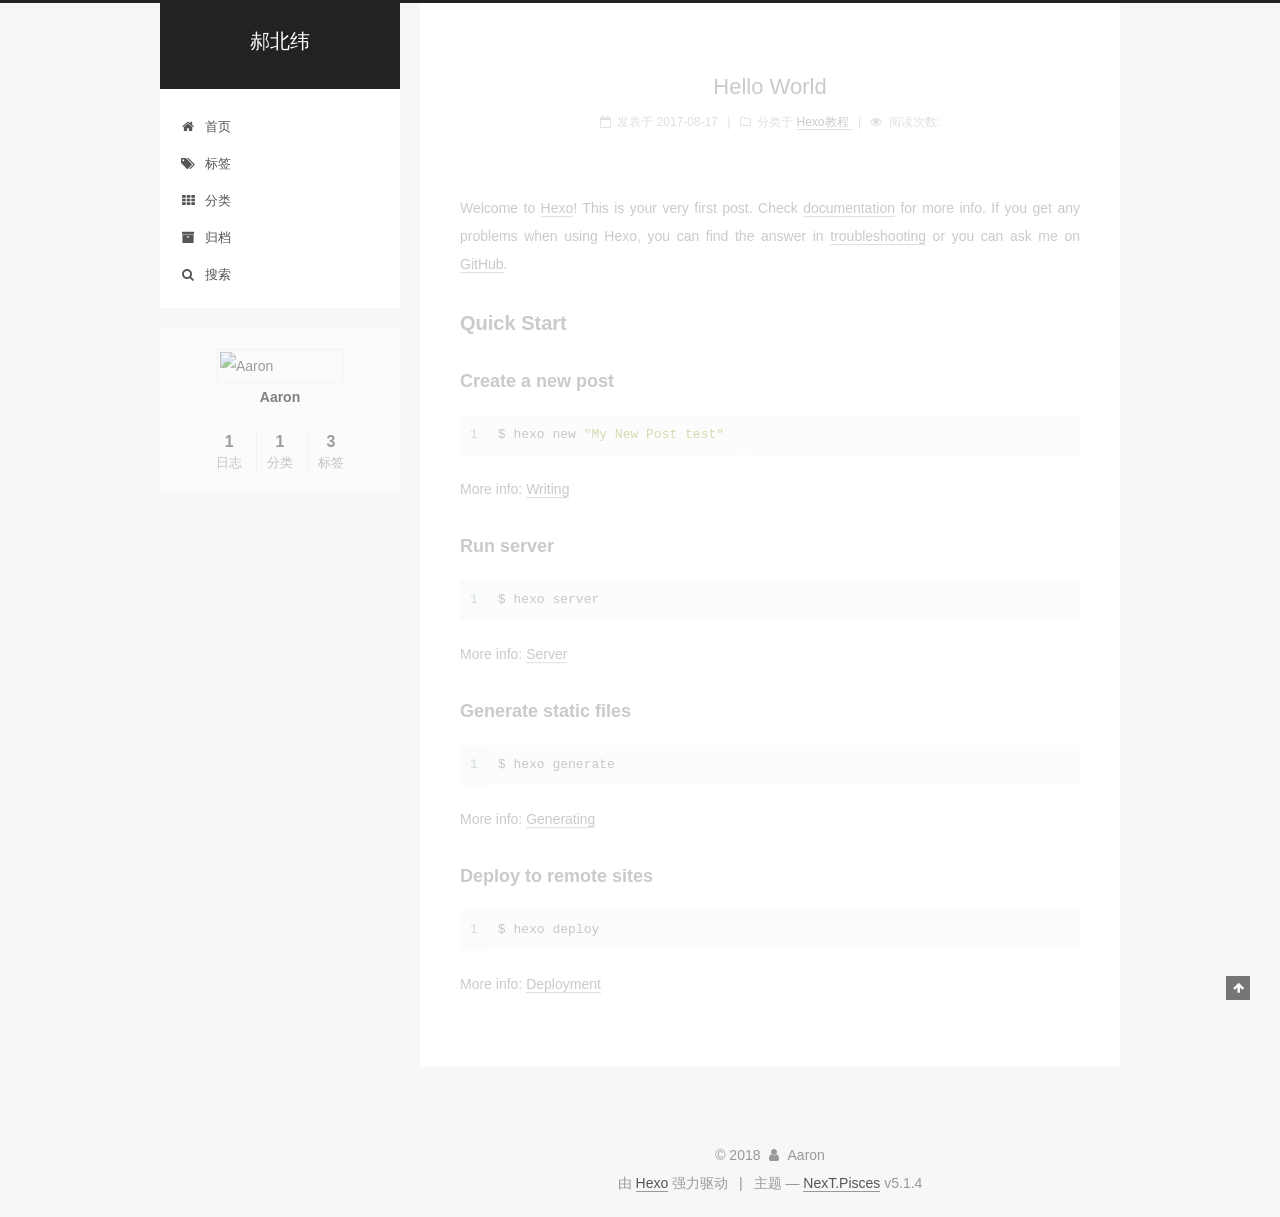
==== commit b8bd8949: "Site updated: 2018-01-18 13:56:36" ====
--- a/index.html
+++ b/index.html
@@ -218,9 +218,43 @@
       
 
       
+        <li class="menu-item menu-item-search">
+          
+            <a href="javascript:;" class="popup-trigger">
+          
+            
+              <i class="menu-item-icon fa fa-search fa-fw"></i> <br />
+            
+            搜索
+          </a>
+        </li>
+      
     </ul>
   
 
+  
+    <div class="site-search">
+      
+  <div class="popup search-popup local-search-popup">
+  <div class="local-search-header clearfix">
+    <span class="search-icon">
+      <i class="fa fa-search"></i>
+    </span>
+    <span class="popup-btn-close">
+      <i class="fa fa-times-circle"></i>
+    </span>
+    <div class="local-search-input-wrapper">
+      <input autocomplete="off"
+             placeholder="搜索..." spellcheck="false"
+             type="text" id="local-search-input">
+    </div>
+  </div>
+  <div id="local-search-result"></div>
+</div>
+
+
+
+    </div>
   
 </nav>
 
@@ -655,25 +689,346 @@
 
 
   
-
-
-
-
-
-  
-
-
-
-
-
-
-
-
-
-
-
-
-  
+    
+
+    
+  
+
+
+
+
+
+  
+
+
+
+
+
+
+
+
+
+
+
+
+  
+
+  <script type="text/javascript">
+    // Popup Window;
+    var isfetched = false;
+    var isXml = true;
+    // Search DB path;
+    var search_path = "";
+    if (search_path.length === 0) {
+      search_path = "search.xml";
+    } else if (/json$/i.test(search_path)) {
+      isXml = false;
+    }
+    var path = "/" + search_path;
+    // monitor main search box;
+
+    var onPopupClose = function (e) {
+      $('.popup').hide();
+      $('#local-search-input').val('');
+      $('.search-result-list').remove();
+      $('#no-result').remove();
+      $(".local-search-pop-overlay").remove();
+      $('body').css('overflow', '');
+    }
+
+    function proceedsearch() {
+      $("body")
+        .append('<div class="search-popup-overlay local-search-pop-overlay"></div>')
+        .css('overflow', 'hidden');
+      $('.search-popup-overlay').click(onPopupClose);
+      $('.popup').toggle();
+      var $localSearchInput = $('#local-search-input');
+      $localSearchInput.attr("autocapitalize", "none");
+      $localSearchInput.attr("autocorrect", "off");
+      $localSearchInput.focus();
+    }
+
+    // search function;
+    var searchFunc = function(path, search_id, content_id) {
+      'use strict';
+
+      // start loading animation
+      $("body")
+        .append('<div class="search-popup-overlay local-search-pop-overlay">' +
+          '<div id="search-loading-icon">' +
+          '<i class="fa fa-spinner fa-pulse fa-5x fa-fw"></i>' +
+          '</div>' +
+          '</div>')
+        .css('overflow', 'hidden');
+      $("#search-loading-icon").css('margin', '20% auto 0 auto').css('text-align', 'center');
+
+      $.ajax({
+        url: path,
+        dataType: isXml ? "xml" : "json",
+        async: true,
+        success: function(res) {
+          // get the contents from search data
+          isfetched = true;
+          $('.popup').detach().appendTo('.header-inner');
+          var datas = isXml ? $("entry", res).map(function() {
+            return {
+              title: $("title", this).text(),
+              content: $("content",this).text(),
+              url: $("url" , this).text()
+            };
+          }).get() : res;
+          var input = document.getElementById(search_id);
+          var resultContent = document.getElementById(content_id);
+          var inputEventFunction = function() {
+            var searchText = input.value.trim().toLowerCase();
+            var keywords = searchText.split(/[\s\-]+/);
+            if (keywords.length > 1) {
+              keywords.push(searchText);
+            }
+            var resultItems = [];
+            if (searchText.length > 0) {
+              // perform local searching
+              datas.forEach(function(data) {
+                var isMatch = false;
+                var hitCount = 0;
+                var searchTextCount = 0;
+                var title = data.title.trim();
+                var titleInLowerCase = title.toLowerCase();
+                var content = data.content.trim().replace(/<[^>]+>/g,"");
+                var contentInLowerCase = content.toLowerCase();
+                var articleUrl = decodeURIComponent(data.url);
+                var indexOfTitle = [];
+                var indexOfContent = [];
+                // only match articles with not empty titles
+                if(title != '') {
+                  keywords.forEach(function(keyword) {
+                    function getIndexByWord(word, text, caseSensitive) {
+                      var wordLen = word.length;
+                      if (wordLen === 0) {
+                        return [];
+                      }
+                      var startPosition = 0, position = [], index = [];
+                      if (!caseSensitive) {
+                        text = text.toLowerCase();
+                        word = word.toLowerCase();
+                      }
+                      while ((position = text.indexOf(word, startPosition)) > -1) {
+                        index.push({position: position, word: word});
+                        startPosition = position + wordLen;
+                      }
+                      return index;
+                    }
+
+                    indexOfTitle = indexOfTitle.concat(getIndexByWord(keyword, titleInLowerCase, false));
+                    indexOfContent = indexOfContent.concat(getIndexByWord(keyword, contentInLowerCase, false));
+                  });
+                  if (indexOfTitle.length > 0 || indexOfContent.length > 0) {
+                    isMatch = true;
+                    hitCount = indexOfTitle.length + indexOfContent.length;
+                  }
+                }
+
+                // show search results
+
+                if (isMatch) {
+                  // sort index by position of keyword
+
+                  [indexOfTitle, indexOfContent].forEach(function (index) {
+                    index.sort(function (itemLeft, itemRight) {
+                      if (itemRight.position !== itemLeft.position) {
+                        return itemRight.position - itemLeft.position;
+                      } else {
+                        return itemLeft.word.length - itemRight.word.length;
+                      }
+                    });
+                  });
+
+                  // merge hits into slices
+
+                  function mergeIntoSlice(text, start, end, index) {
+                    var item = index[index.length - 1];
+                    var position = item.position;
+                    var word = item.word;
+                    var hits = [];
+                    var searchTextCountInSlice = 0;
+                    while (position + word.length <= end && index.length != 0) {
+                      if (word === searchText) {
+                        searchTextCountInSlice++;
+                      }
+                      hits.push({position: position, length: word.length});
+                      var wordEnd = position + word.length;
+
+                      // move to next position of hit
+
+                      index.pop();
+                      while (index.length != 0) {
+                        item = index[index.length - 1];
+                        position = item.position;
+                        word = item.word;
+                        if (wordEnd > position) {
+                          index.pop();
+                        } else {
+                          break;
+                        }
+                      }
+                    }
+                    searchTextCount += searchTextCountInSlice;
+                    return {
+                      hits: hits,
+                      start: start,
+                      end: end,
+                      searchTextCount: searchTextCountInSlice
+                    };
+                  }
+
+                  var slicesOfTitle = [];
+                  if (indexOfTitle.length != 0) {
+                    slicesOfTitle.push(mergeIntoSlice(title, 0, title.length, indexOfTitle));
+                  }
+
+                  var slicesOfContent = [];
+                  while (indexOfContent.length != 0) {
+                    var item = indexOfContent[indexOfContent.length - 1];
+                    var position = item.position;
+                    var word = item.word;
+                    // cut out 100 characters
+                    var start = position - 20;
+                    var end = position + 80;
+                    if(start < 0){
+                      start = 0;
+                    }
+                    if (end < position + word.length) {
+                      end = position + word.length;
+                    }
+                    if(end > content.length){
+                      end = content.length;
+                    }
+                    slicesOfContent.push(mergeIntoSlice(content, start, end, indexOfContent));
+                  }
+
+                  // sort slices in content by search text's count and hits' count
+
+                  slicesOfContent.sort(function (sliceLeft, sliceRight) {
+                    if (sliceLeft.searchTextCount !== sliceRight.searchTextCount) {
+                      return sliceRight.searchTextCount - sliceLeft.searchTextCount;
+                    } else if (sliceLeft.hits.length !== sliceRight.hits.length) {
+                      return sliceRight.hits.length - sliceLeft.hits.length;
+                    } else {
+                      return sliceLeft.start - sliceRight.start;
+                    }
+                  });
+
+                  // select top N slices in content
+
+                  var upperBound = parseInt('1');
+                  if (upperBound >= 0) {
+                    slicesOfContent = slicesOfContent.slice(0, upperBound);
+                  }
+
+                  // highlight title and content
+
+                  function highlightKeyword(text, slice) {
+                    var result = '';
+                    var prevEnd = slice.start;
+                    slice.hits.forEach(function (hit) {
+                      result += text.substring(prevEnd, hit.position);
+                      var end = hit.position + hit.length;
+                      result += '<b class="search-keyword">' + text.substring(hit.position, end) + '</b>';
+                      prevEnd = end;
+                    });
+                    result += text.substring(prevEnd, slice.end);
+                    return result;
+                  }
+
+                  var resultItem = '';
+
+                  if (slicesOfTitle.length != 0) {
+                    resultItem += "<li><a href='" + articleUrl + "' class='search-result-title'>" + highlightKeyword(title, slicesOfTitle[0]) + "</a>";
+                  } else {
+                    resultItem += "<li><a href='" + articleUrl + "' class='search-result-title'>" + title + "</a>";
+                  }
+
+                  slicesOfContent.forEach(function (slice) {
+                    resultItem += "<a href='" + articleUrl + "'>" +
+                      "<p class=\"search-result\">" + highlightKeyword(content, slice) +
+                      "...</p>" + "</a>";
+                  });
+
+                  resultItem += "</li>";
+                  resultItems.push({
+                    item: resultItem,
+                    searchTextCount: searchTextCount,
+                    hitCount: hitCount,
+                    id: resultItems.length
+                  });
+                }
+              })
+            };
+            if (keywords.length === 1 && keywords[0] === "") {
+              resultContent.innerHTML = '<div id="no-result"><i class="fa fa-search fa-5x" /></div>'
+            } else if (resultItems.length === 0) {
+              resultContent.innerHTML = '<div id="no-result"><i class="fa fa-frown-o fa-5x" /></div>'
+            } else {
+              resultItems.sort(function (resultLeft, resultRight) {
+                if (resultLeft.searchTextCount !== resultRight.searchTextCount) {
+                  return resultRight.searchTextCount - resultLeft.searchTextCount;
+                } else if (resultLeft.hitCount !== resultRight.hitCount) {
+                  return resultRight.hitCount - resultLeft.hitCount;
+                } else {
+                  return resultRight.id - resultLeft.id;
+                }
+              });
+              var searchResultList = '<ul class=\"search-result-list\">';
+              resultItems.forEach(function (result) {
+                searchResultList += result.item;
+              })
+              searchResultList += "</ul>";
+              resultContent.innerHTML = searchResultList;
+            }
+          }
+
+          if ('auto' === 'auto') {
+            input.addEventListener('input', inputEventFunction);
+          } else {
+            $('.search-icon').click(inputEventFunction);
+            input.addEventListener('keypress', function (event) {
+              if (event.keyCode === 13) {
+                inputEventFunction();
+              }
+            });
+          }
+
+          // remove loading animation
+          $(".local-search-pop-overlay").remove();
+          $('body').css('overflow', '');
+
+          proceedsearch();
+        }
+      });
+    }
+
+    // handle and trigger popup window;
+    $('.popup-trigger').click(function(e) {
+      e.stopPropagation();
+      if (isfetched === false) {
+        searchFunc(path, 'local-search-input', 'local-search-result');
+      } else {
+        proceedsearch();
+      };
+    });
+
+    $('.popup-btn-close').click(onPopupClose);
+    $('.popup').click(function(e){
+      e.stopPropagation();
+    });
+    $(document).on('keyup', function (event) {
+      var shouldDismissSearchPopup = event.which === 27 &&
+        $('.search-popup').is(':visible');
+      if (shouldDismissSearchPopup) {
+        onPopupClose();
+      }
+    });
+  </script>
 
 
 
--- a/css/main.css
+++ b/css/main.css
@@ -189,7 +189,7 @@
   font-size: 14px;
   line-height: 2;
   color: #555;
-  background: #fff;
+  background: #f5f7f9;
 }
 @media (max-width: 767px) {
   body {
@@ -279,6 +279,7 @@
 a {
   color: #555;
   text-decoration: none;
+  outline: none;
   border-bottom: 1px solid #999;
   word-wrap: break-word;
 }
@@ -451,6 +452,9 @@
     width: 900px;
   }
 }
+.main {
+  padding-bottom: 150px;
+}
 .main-inner {
   margin: 0 auto;
   width: 700px;
@@ -461,6 +465,9 @@
   }
 }
 .footer {
+  position: absolute;
+  left: 0;
+  bottom: 0;
   width: 100%;
   min-height: 50px;
 }
@@ -495,6 +502,9 @@
   background: #eee;
   border-radius: 3px;
   font-size: 13px;
+}
+pre {
+  padding: 10px;
 }
 pre code {
   padding: 0;
@@ -634,17 +644,17 @@
 pre .javascript .function {
   color: #8959a8;
 }
-.full-image.full-image.full-image {
+.full-image.full-image.full-image.full-image {
   border: none;
   max-width: 100%;
   width: auto;
-  margin: 20px auto;
+  margin: 20px auto 25px;
 }
 @media (min-width: 992px) {
-  .full-image.full-image.full-image {
+  .full-image.full-image.full-image.full-image {
     max-width: none;
-    width: 110%;
-    margin: 25px -5%;
+    width: 118%;
+    margin: 0 -9%;
   }
 }
 .blockquote-center,
@@ -930,21 +940,28 @@
   display: inline-block;
   padding: 0 20px;
   font-size: 14px;
-  color: #fff;
-  background: #222;
-  border: 2px solid #222;
+  color: #555;
+  background: #fff;
+  border: 2px solid #555;
   text-decoration: none;
-  border-radius: 0;
+  border-radius: 2px;
   transition-property: background-color;
   transition-duration: 0.2s;
   transition-timing-function: ease-in-out;
   transition-delay: 0s;
-}
-.btn:hover,
-.post-button .btn:hover {
+  line-height: 2;
+}
+.btn:hover {
   border-color: #222;
-  color: #222;
-  background: #fff;
+  color: #fff;
+  background: #222;
+}
+.btn +.btn {
+  margin: 0 0 8px 8px;
+}
+.btn .fa-fw {
+  width: 1.285714285714286em;
+  text-align: left;
 }
 .btn-bar {
   display: block;
@@ -970,8 +987,7 @@
   position: relative;
   top: -1px;
   margin: 0 10px;
-  padding: 0 10px;
-  line-height: 30px;
+  padding: 0 11px;
 }
 @media (max-width: 767px) {
   .page-number-basic,
@@ -1022,6 +1038,7 @@
     margin-bottom: 10px;
     border-top: 0;
     border-bottom: 1px solid #eee;
+    padding: 0 10px;
   }
   .pagination .prev:hover,
   .pagination .next:hover,
@@ -1049,7 +1066,7 @@
   width: 24px;
   background: #222;
   font-size: 12px;
-  opacity: 1;
+  opacity: 0.6;
   color: #fff;
   cursor: pointer;
   text-align: center;
@@ -1070,7 +1087,7 @@
   }
 }
 .back-to-top.back-to-top-on {
-  bottom: 19px;
+  bottom: 30px;
 }
 .header {
   background: transparent;
@@ -1119,7 +1136,7 @@
 .site-subtitle {
   margin-top: 10px;
   font-size: 13px;
-  color: #999;
+  color: #ddd;
 }
 .use-motion .brand {
   opacity: 0;
@@ -1192,7 +1209,8 @@
   transition-timing-function: ease-in-out;
   transition-delay: 0s;
 }
-.menu .menu-item a:hover {
+.menu .menu-item a:hover,
+.menu-item-active a {
   border-bottom-color: #222;
 }
 .menu .menu-item .fa {
@@ -1218,7 +1236,7 @@
 }
 .post-body .image-caption,
 .post-body .figure .caption {
-  margin: 10px auto 15px;
+  margin: -20px auto 15px;
   text-align: center;
   font-size: 14px;
   color: #999;
@@ -1235,15 +1253,26 @@
   -o-transform: rotate(30deg);
   transform: rotate(30deg);
 }
+.use-motion .post-block,
+.use-motion .pagination,
+.use-motion .comments {
+  opacity: 0;
+}
+.use-motion .post-header {
+  opacity: 0;
+}
+.use-motion .post-body {
+  opacity: 0;
+}
+.use-motion .collection-title {
+  opacity: 0;
+}
 .posts-expand {
   padding-top: 40px;
 }
 @media (max-width: 767px) {
   .posts-expand {
     margin: 0 20px;
-  }
-  .post-body pre {
-    padding: 10px;
   }
   .post-body pre .gutter pre {
     padding-right: 10px;
@@ -1303,8 +1332,8 @@
   padding: 3px;
   border: 1px solid #ddd;
 }
-.posts-expand .fancybox img {
-  margin: 0 auto;
+.posts-expand .post-body .fancybox img {
+  margin: 0 auto 25px;
 }
 @media (max-width: 767px) {
   .posts-collapse {
@@ -1425,15 +1454,9 @@
   display: none;
 }
 .posts-expand .post-title {
-  font-size: 26px;
   text-align: center;
   word-break: break-word;
   font-weight: 400;
-}
-@media (max-width: 767px) {
-  .posts-expand .post-title {
-    font-size: 22px;
-  }
 }
 .posts-expand .post-title-link {
   display: inline-block;
@@ -1523,19 +1546,7 @@
   }
 }
 .post-button {
-  margin-top: 50px;
-}
-.post-button .btn {
-  color: #fff;
-  font-size: 14px;
-  background: #222;
-  border-radius: 0;
-  line-height: 2;
-  margin: 0 4px 8px 4px;
-}
-.post-button .fa-fw {
-  width: 1.285714285714286em;
-  text-align: left;
+  margin-top: 40px;
 }
 .posts-expand .post-tags {
   margin-top: 40px;
@@ -1682,6 +1693,13 @@
   color: #999;
   text-align: center;
 }
+.site-overview-wrap {
+  overflow: hidden;
+}
+.site-overview {
+  overflow-y: auto;
+  overflow-x: hidden;
+}
 .sidebar-toggle {
   position: fixed;
   right: 30px;
@@ -1721,20 +1739,20 @@
   display: block;
   margin: 0 auto;
   padding: 2px;
-  max-width: 96px;
+  max-width: 120px;
   height: auto;
-  border: 2px solid #333;
+  border: 1px solid #eee;
 }
 .site-author-name {
-  margin: 5px 0 0;
+  margin: 0;
   text-align: center;
-  color: #f5f5f5;
-  font-weight: normal;
+  color: #222;
+  font-weight: 600;
 }
 .site-description {
-  margin-top: 5px;
+  margin-top: 0;
   text-align: center;
-  font-size: 14px;
+  font-size: 13px;
   color: #999;
 }
 .site-state {
@@ -1746,7 +1764,7 @@
 .site-state-item {
   display: inline-block;
   padding: 0 15px;
-  border-left: 1px solid #333;
+  border-left: 1px solid #eee;
 }
 .site-state-item:first-child {
   border-left: none;
@@ -1759,11 +1777,11 @@
   text-align: center;
   color: inherit;
   font-weight: 600;
-  font-size: 18px;
+  font-size: 16px;
 }
 .site-state-item-name {
   font-size: 13px;
-  color: inherit;
+  color: #999;
 }
 .feed-link {
   margin-top: 20px;
@@ -1788,9 +1806,6 @@
 }
 .links-of-author {
   margin-top: 20px;
-  display: flex;
-  flex-wrap: wrap;
-  justify-content: center;
 }
 .links-of-author a {
   display: inline-block;
@@ -1808,7 +1823,7 @@
   width: 4px;
   height: 4px;
   border-radius: 50%;
-  background: #39ff5e;
+  background: #b811f6;
 }
 .links-of-blogroll {
   font-size: 13px;
@@ -1846,7 +1861,7 @@
   color: #555;
 }
 .sidebar-nav li:hover {
-  color: #f5f5f5;
+  color: #fc6423;
 }
 .page-post-detail .sidebar-nav-toc {
   padding: 0 5px;
@@ -1855,11 +1870,11 @@
   margin-left: 10px;
 }
 .sidebar-nav .sidebar-nav-active {
-  color: #87daff;
-  border-bottom-color: #87daff;
+  color: #fc6423;
+  border-bottom-color: #fc6423;
 }
 .sidebar-nav .sidebar-nav-active:hover {
-  color: #87daff;
+  color: #fc6423;
 }
 .sidebar-panel {
   display: none;
@@ -1892,16 +1907,17 @@
   transition-timing-function: ease-in-out;
   transition-delay: 0s;
   transition-property: all;
-  color: #999;
-  border-bottom-color: #555;
+  color: #666;
+  border-bottom-color: #ccc;
 }
 .post-toc ol a:hover {
-  color: #ccc;
-  border-bottom-color: #ccc;
+  color: #000;
+  border-bottom-color: #000;
 }
 .post-toc .nav-item {
   overflow: hidden;
   text-overflow: ellipsis;
+  text-align: justify;
   white-space: nowrap;
   line-height: 1.8;
 }
@@ -1918,14 +1934,14 @@
   display: block;
 }
 .post-toc .nav .active > a {
-  color: #87daff;
-  border-bottom-color: #87daff;
+  color: #fc6423;
+  border-bottom-color: #fc6423;
 }
 .post-toc .nav .active-current > a {
-  color: #87daff;
+  color: #fc6423;
 }
 .post-toc .nav .active-current > a:hover {
-  color: #87daff;
+  color: #fc6423;
 }
 .footer {
   font-size: 14px;
@@ -2330,6 +2346,16 @@
   transform: translate(-50%, -50%);
   color: #ccc;
 }
+@media (min-width: 768px) and (max-width: 991px) {
+  .busuanzi-count {
+    width: auto;
+  }
+}
+@media (max-width: 767px) {
+  .busuanzi-count {
+    width: auto;
+  }
+}
 .site-uv,
 .site-pv,
 .page-pv {
@@ -2346,9 +2372,6 @@
 .site-uv::after {
   content: "|";
   padding-left: 10px;
-}
-.use-motion .post {
-  opacity: 0;
 }
 .page-archive .archive-page-counter {
   position: relative;
@@ -2568,83 +2591,403 @@
   }
 }
 .page-post-detail .sidebar-toggle-line {
-  background: #87daff;
+  background: #fc6423;
 }
 .page-post-detail .comments {
   overflow: hidden;
 }
-@media (max-width: 767px) {
-  .header-inner,
-  .container .main-inner,
+.header {
+  position: relative;
+  margin: 0 auto;
+  width: 960px;
+}
+@media (min-width: 768px) and (max-width: 991px) {
+  .header {
+    width: auto;
+  }
+}
+@media (max-width: 767px) {
+  .header {
+    width: auto;
+  }
+}
+.header-inner {
+  position: absolute;
+  top: 0;
+  overflow: hidden;
+  padding: 0;
+  width: 240px;
+  background: #fff;
+  box-shadow: initial;
+  border-radius: initial;
+}
+@media (min-width: 1600px) {
+  .container .header-inner {
+    width: 240px;
+  }
+}
+@media (min-width: 768px) and (max-width: 991px) {
+  .header-inner {
+    position: relative;
+    width: auto;
+    border-radius: initial;
+  }
+}
+@media (max-width: 767px) {
+  .header-inner {
+    position: relative;
+    width: auto;
+    border-radius: initial;
+  }
+}
+.main:before,
+.main:after {
+  content: " ";
+  display: table;
+}
+.main:after {
+  clear: both;
+}
+@media (min-width: 768px) and (max-width: 991px) {
+  .main {
+    padding-bottom: 100px;
+  }
+}
+@media (max-width: 767px) {
+  .main {
+    padding-bottom: 100px;
+  }
+}
+.container .main-inner {
+  width: 960px;
+}
+@media (min-width: 768px) and (max-width: 991px) {
+  .container .main-inner {
+    width: auto;
+  }
+}
+@media (max-width: 767px) {
+  .container .main-inner {
+    width: auto;
+  }
+}
+.content-wrap {
+  float: right;
+  box-sizing: border-box;
+  padding: 40px;
+  width: 700px;
+  background: #fff;
+  min-height: 700px;
+  box-shadow: initial;
+  border-radius: initial;
+}
+@media (min-width: 768px) and (max-width: 991px) {
+  .content-wrap {
+    width: 100%;
+    padding: 20px;
+    border-radius: initial;
+  }
+}
+@media (max-width: 767px) {
+  .content-wrap {
+    width: 100%;
+    padding: 20px;
+    min-height: auto;
+    border-radius: initial;
+  }
+}
+.sidebar {
+  position: static;
+  float: left;
+  margin-top: 300px;
+  width: 240px;
+  background: #f5f7f9;
+  box-shadow: none;
+}
+@media (min-width: 768px) and (max-width: 991px) {
+  .sidebar {
+    display: none;
+  }
+}
+@media (max-width: 767px) {
+  .sidebar {
+    display: none;
+  }
+}
+.sidebar-toggle {
+  display: none;
+}
+.footer-inner {
+  width: 960px;
+  padding-left: 260px;
+}
+@media (min-width: 768px) and (max-width: 991px) {
   .footer-inner {
     width: auto;
-  }
-}
-embed {
-  display: block;
-  margin: 0px auto 25px auto;
-}
-.custom-logo .site-meta-headline {
-  text-align: center;
-}
-.custom-logo .brand {
+    padding-left: 0 !important;
+    padding-right: 0 !important;
+  }
+}
+@media (max-width: 767px) {
+  .footer-inner {
+    width: auto;
+    padding-left: 0 !important;
+    padding-right: 0 !important;
+  }
+}
+.sidebar-position-right .header-inner {
+  right: 0;
+}
+.sidebar-position-right .content-wrap {
+  float: left;
+}
+.sidebar-position-right .sidebar {
+  float: right;
+}
+.sidebar-position-right .footer-inner {
+  padding-left: 0;
+  padding-right: 260px;
+}
+.site-brand-wrapper {
+  position: relative;
+}
+.site-meta {
+  padding: 20px 0;
+  color: #fff;
+  background: #222;
+}
+@media (min-width: 768px) and (max-width: 991px) {
+  .site-meta {
+    box-shadow: 0 0 16px rgba(0,0,0,0.5);
+  }
+}
+@media (max-width: 767px) {
+  .site-meta {
+    box-shadow: 0 0 16px rgba(0,0,0,0.5);
+  }
+}
+.brand {
+  padding: 0;
   background: none;
 }
-.custom-logo .site-title {
-  margin: 10px auto 0;
-  font-size: 24px;
-  color: #222;
-}
-.custom-logo .site-title a {
-  border: none;
-}
-.custom-logo-image {
-  margin: 0 auto;
-  padding: 5px;
-  max-width: 150px;
-  background: #fff;
-}
-@media (max-width: 767px) {
-  .site-nav {
-    position: absolute;
-    left: 0;
-    top: 52px;
-    margin: 0;
-    width: 100%;
-    padding: 0;
-    background: #fff;
-    border-bottom: 1px solid #ddd;
-    z-index: 1;
-  }
-}
-@media (max-width: 767px) {
-  .menu {
-    text-align: left;
-  }
-}
-@media (max-width: 767px) {
-  .menu .menu-item {
-    display: block;
-    margin: 0 10px;
-    vertical-align: top;
-  }
-}
-@media (max-width: 767px) {
-  .menu .menu-item br {
-    display: none;
-  }
-}
-@media (max-width: 767px) {
-  .menu .menu-item a {
-    padding: 5px 10px;
-  }
-}
-.menu .menu-item .fa {
-  margin-right: 0;
+.brand:hover {
+  color: #fff;
+}
+.site-subtitle {
+  margin: 10px 10px 0;
+  font-weight: initial;
 }
 .site-search form {
   display: none;
 }
+.site-nav {
+  border-top: none;
+}
+@media (min-width: 768px) and (max-width: 991px) {
+  .site-nav {
+    display: none !important;
+  }
+}
+@media (min-width: 768px) and (max-width: 991px) {
+  .site-nav-on {
+    display: block !important;
+  }
+}
+.menu .menu-item {
+  display: block;
+  margin: 0;
+}
+.menu .menu-item a {
+  position: relative;
+  box-sizing: border-box;
+  padding: 5px 20px;
+  text-align: left;
+  line-height: inherit;
+  transition-property: background-color;
+  transition-duration: 0.2s;
+  transition-timing-function: ease-in-out;
+  transition-delay: 0s;
+}
+.menu .menu-item a:hover,
+.menu-item-active a {
+  background: #f9f9f9;
+  border-bottom-color: #fff;
+}
+.menu .menu-item br {
+  display: none;
+}
+.menu-item-active a:after {
+  content: " ";
+  position: absolute;
+  top: 50%;
+  margin-top: -3px;
+  right: 15px;
+  width: 6px;
+  height: 6px;
+  border-radius: 50%;
+  background-color: #bbb;
+}
+.btn-bar {
+  background-color: #fff;
+}
+.site-nav-toggle {
+  left: 20px;
+  top: 50%;
+  -webkit-transform: translateY(-50%);
+  -webkit-transform: translateY(-50%);
+  -moz-transform: translateY(-50%);
+  -ms-transform: translateY(-50%);
+  -o-transform: translateY(-50%);
+  transform: translateY(-50%);
+}
+@media (min-width: 768px) and (max-width: 991px) {
+  .site-nav-toggle {
+    display: block;
+  }
+}
+.use-motion .sidebar .motion-element {
+  opacity: 1;
+}
+.sidebar {
+  margin-left: -100%;
+  right: auto;
+  bottom: auto;
+  -webkit-transform: none;
+}
+.sidebar-inner {
+  box-sizing: border-box;
+  width: 240px;
+  color: #555;
+  background: #fff;
+  box-shadow: initial;
+  border-radius: initial;
+  opacity: 0;
+}
+.sidebar-inner.affix {
+  position: fixed;
+  top: 12px;
+}
+.sidebar-inner.affix-bottom {
+  position: absolute;
+}
+.site-overview {
+  text-align: left;
+}
+.site-author:before,
+.site-author:after {
+  content: " ";
+  display: table;
+}
+.site-author:after {
+  clear: both;
+}
+.sidebar a {
+  color: #555;
+}
+.sidebar a:hover {
+  color: #222;
+}
+.site-state-item {
+  padding: 0 10px;
+}
+.links-of-author-item a:before {
+  display: none;
+}
+.links-of-author-item a {
+  border-bottom: none;
+  text-decoration: underline;
+}
+.feed-link {
+  border-top: 1px dotted #ccc;
+  border-bottom: 1px dotted #ccc;
+  text-align: center;
+}
+.feed-link a {
+  display: block;
+  color: #fc6423;
+  border: none;
+}
+.feed-link a:hover {
+  background: none;
+  color: #e34603;
+}
+.feed-link a:hover i {
+  color: #e34603;
+}
+.links-of-author {
+  display: flex;
+  flex-wrap: wrap;
+  justify-content: center;
+}
+.links-of-author-item {
+  margin: 5px 0 0;
+  width: 50%;
+}
+.links-of-author-item a {
+  max-width: 216px;
+  box-sizing: border-box;
+  display: inline-block;
+  margin-right: 0;
+  margin-bottom: 0;
+  padding: 0 5px;
+  overflow: hidden;
+  white-space: nowrap;
+  text-overflow: ellipsis;
+}
+.links-of-author-item a {
+  display: block;
+  text-decoration: none;
+}
+.links-of-author-item a:hover {
+  border-radius: 4px;
+  background: #eee;
+}
+.links-of-author-item .fa {
+  margin-right: 2px;
+  font-size: 16px;
+}
+.links-of-author-item .fa-globe {
+  font-size: 15px;
+}
+.links-of-blogroll {
+  text-align: center;
+  margin-top: 20px;
+  padding: 3px 0 0;
+  border-top: 1px dotted #ccc;
+}
+.links-of-blogroll-title {
+  margin-top: 0;
+}
+.links-of-blogroll-item {
+  padding: 0;
+}
+.links-of-blogroll-inline:before,
+.links-of-blogroll-inline:after {
+  content: " ";
+  display: table;
+}
+.links-of-blogroll-inline:after {
+  clear: both;
+}
 .links-of-blogroll-inline .links-of-blogroll-item {
-  display: inline-block;
-}
+  margin: 5px 0 0;
+  width: 50%;
+  display: inline-block;
+  width: unset;
+}
+.links-of-blogroll-inline .links-of-blogroll-item a {
+  max-width: 216px;
+  box-sizing: border-box;
+  display: inline-block;
+  margin-right: 0;
+  margin-bottom: 0;
+  padding: 0 5px;
+  overflow: hidden;
+  white-space: nowrap;
+  text-overflow: ellipsis;
+}
+@media (max-width: 767px) {
+  .post-body {
+    text-align: justify;
+  }
+}
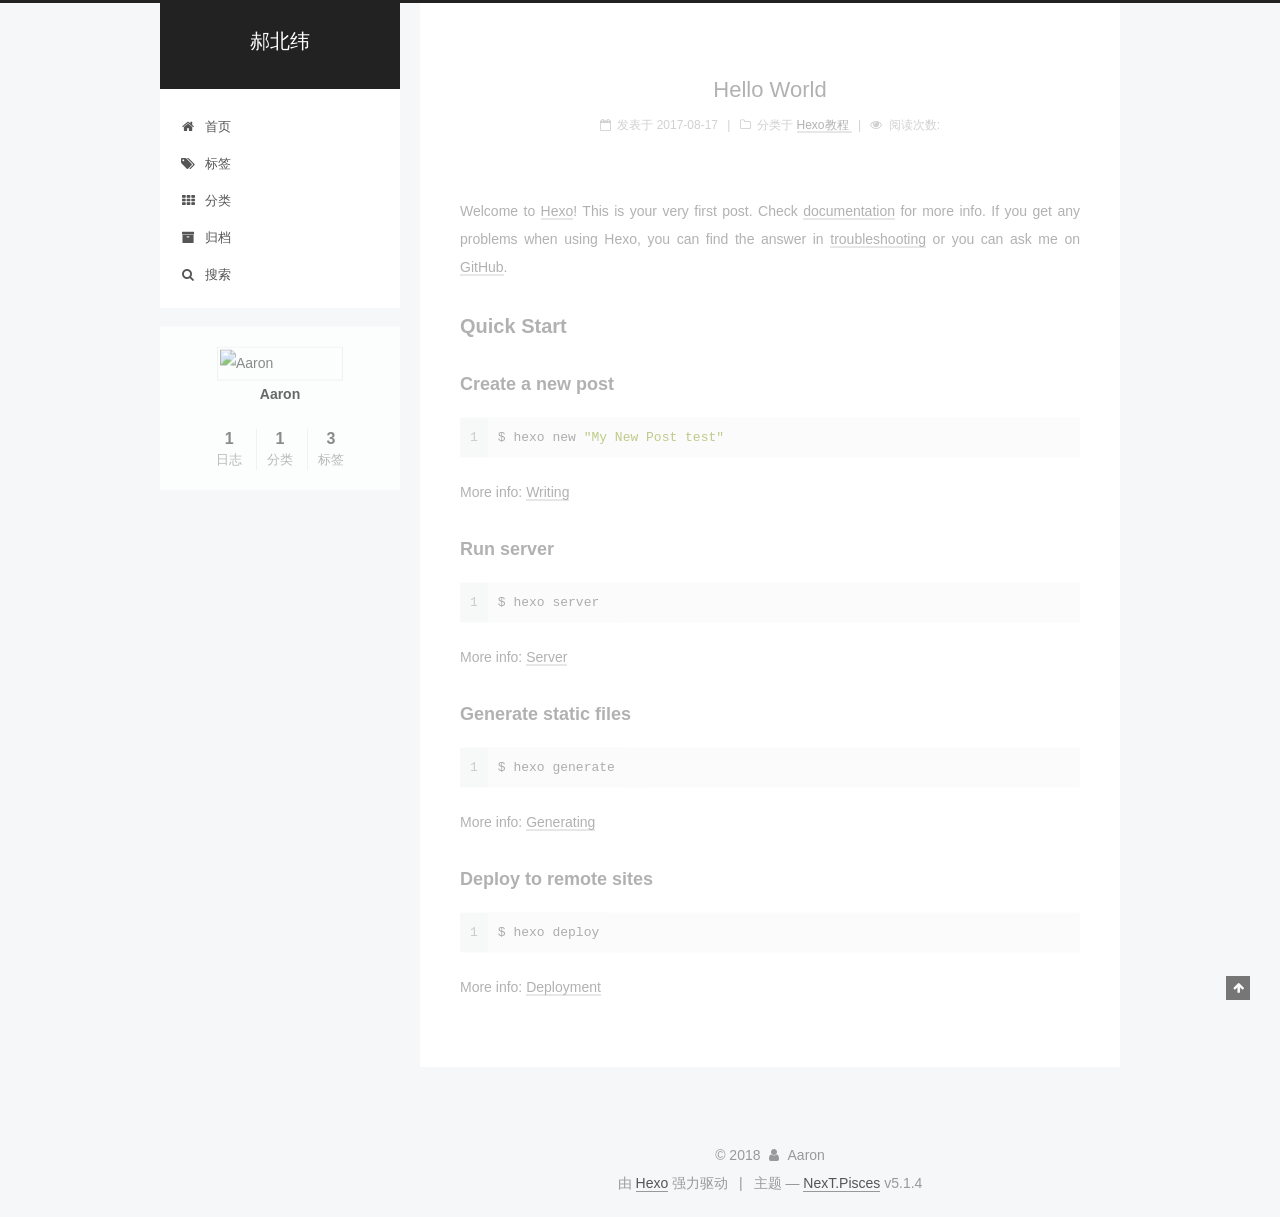
==== commit 7b947019: "Site updated: 2018-01-18 14:01:47" ====
--- a/index.html
+++ b/index.html
@@ -688,10 +688,6 @@
 
 
 
-  
-    
-
-    
   
 
 
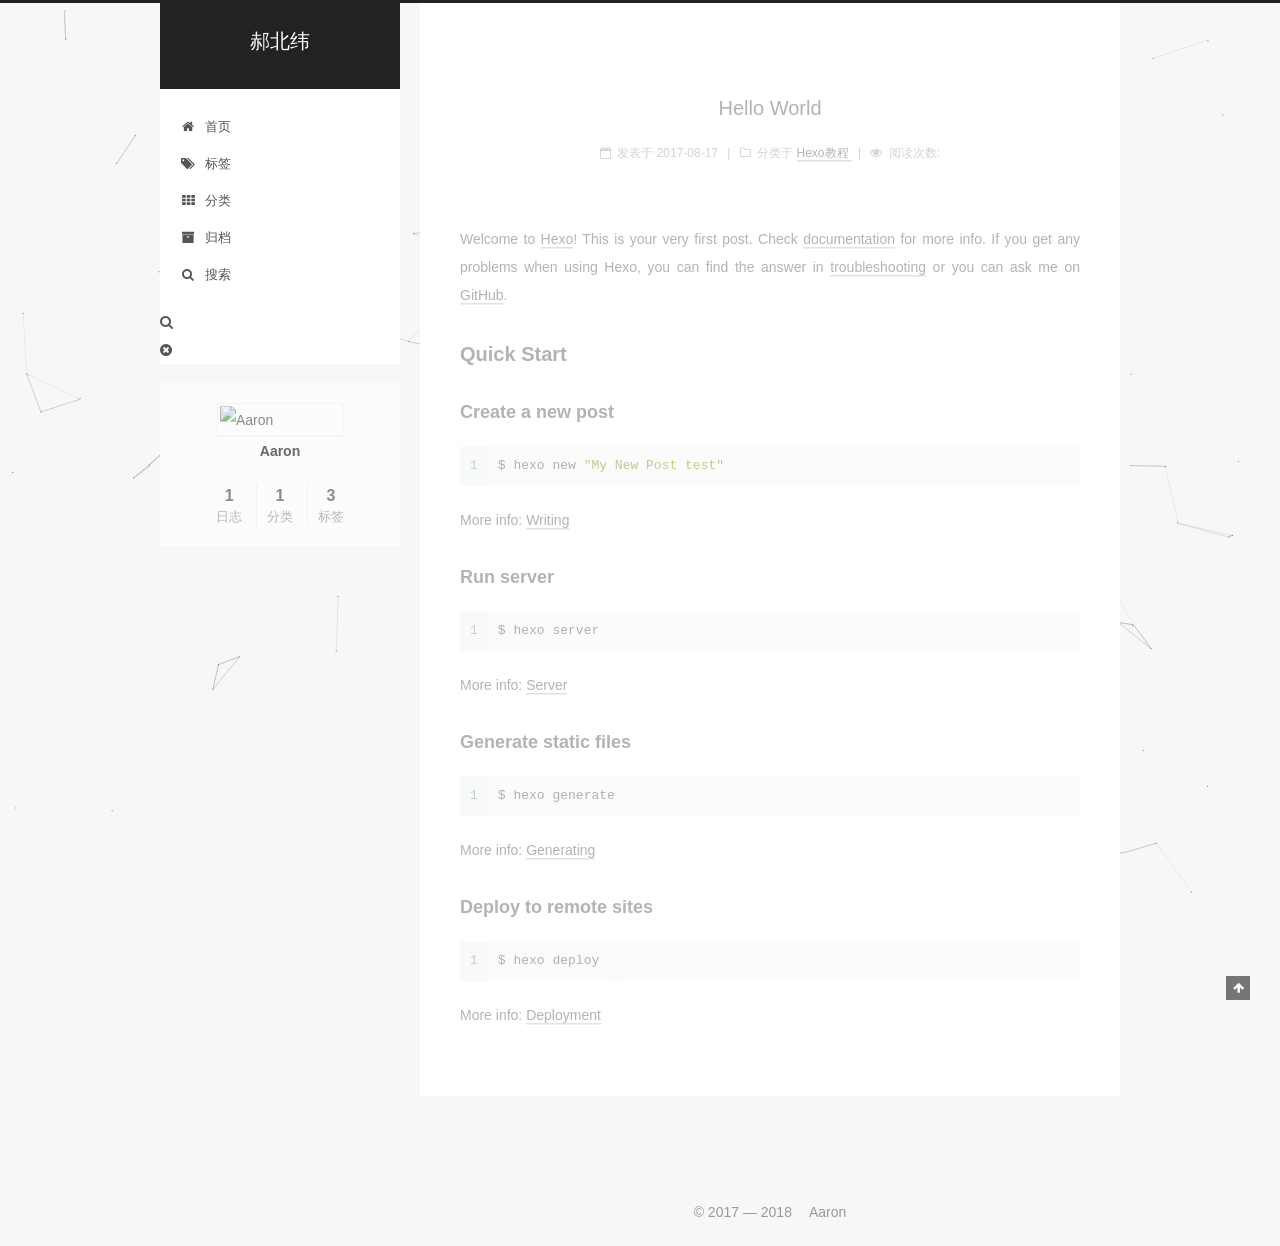
==== commit 20979a92: "Site updated: 2018-01-18 14:33:00" ====
--- a/index.html
+++ b/index.html
@@ -104,9 +104,9 @@
       author: '博主'
     },
     algolia: {
-      applicationID: '',
+      applicationID: 'XHKYV6VB5Q',
       apiKey: '',
-      indexName: '',
+      indexName: 'hexo',
       hits: {"per_page":10},
       labels: {"input_placeholder":"Search for Posts","hits_empty":"We didn't find any results for the search: ${query}","hits_stats":"${hits} results found in ${time} ms"}
     }
@@ -157,7 +157,7 @@
       </a>
     </div>
       
-        <p class="site-subtitle"></p>
+        <h1 class="site-subtitle" itemprop="description"></h1>
       
   </div>
 
@@ -235,22 +235,26 @@
   
     <div class="site-search">
       
-  <div class="popup search-popup local-search-popup">
-  <div class="local-search-header clearfix">
-    <span class="search-icon">
-      <i class="fa fa-search"></i>
-    </span>
+  
+  <div class="algolia-popup popup search-popup">
+    <div class="algolia-search">
+      <div class="algolia-search-input-icon">
+        <i class="fa fa-search"></i>
+      </div>
+      <div class="algolia-search-input" id="algolia-search-input"></div>
+    </div>
+
+    <div class="algolia-results">
+      <div id="algolia-stats"></div>
+      <div id="algolia-hits"></div>
+      <div id="algolia-pagination" class="algolia-pagination"></div>
+    </div>
+
     <span class="popup-btn-close">
       <i class="fa fa-times-circle"></i>
     </span>
-    <div class="local-search-input-wrapper">
-      <input autocomplete="off"
-             placeholder="搜索..." spellcheck="false"
-             type="text" id="local-search-input">
-    </div>
   </div>
-  <div id="local-search-result"></div>
-</div>
+
 
 
 
@@ -300,9 +304,9 @@
 
         
         
-          <h1 class="post-title" itemprop="name headline">
+          <h2 class="post-title" itemprop="name headline">
                 
-                <a class="post-title-link" href="/2017/08/17/hello-world/" itemprop="url">Hello World</a></h1>
+                <a class="post-title-link" href="/2017/08/17/hello-world/" itemprop="url">Hello World</a></h2>
         
 
         <div class="post-meta">
@@ -540,9 +544,9 @@
 
     <footer id="footer" class="footer">
       <div class="footer-inner">
-        <div class="copyright">&copy; <span itemprop="copyrightYear">2018</span>
+        <div class="copyright">&copy; 2017 &mdash; <span itemprop="copyrightYear">2018</span>
   <span class="with-love">
-    <i class="fa fa-user"></i>
+    <i class="fa fa-"></i>
   </span>
   <span class="author" itemprop="copyrightHolder">Aaron</span>
 
@@ -550,15 +554,9 @@
 </div>
 
 
-  <div class="powered-by">由 <a class="theme-link" target="_blank" href="https://hexo.io">Hexo</a> 强力驱动</div>
-
-
-
-  <span class="post-meta-divider">|</span>
-
-
-
-  <div class="theme-info">主题 &mdash; <a class="theme-link" target="_blank" href="https://github.com/iissnan/hexo-theme-next">NexT.Pisces</a> v5.1.4</div>
+
+
+
 
 
 
@@ -605,6 +603,8 @@
   
 
 
+  
+
 
 
 
@@ -645,6 +645,11 @@
     <script type="text/javascript" src="/lib/fancybox/source/jquery.fancybox.pack.js?v=2.1.5"></script>
   
 
+  
+  
+    <script type="text/javascript" src="/lib/canvas-nest/canvas-nest.min.js"></script>
+  
+
 
   
 
@@ -709,324 +714,20 @@
 
   
 
-  <script type="text/javascript">
-    // Popup Window;
-    var isfetched = false;
-    var isXml = true;
-    // Search DB path;
-    var search_path = "";
-    if (search_path.length === 0) {
-      search_path = "search.xml";
-    } else if (/json$/i.test(search_path)) {
-      isXml = false;
-    }
-    var path = "/" + search_path;
-    // monitor main search box;
-
-    var onPopupClose = function (e) {
-      $('.popup').hide();
-      $('#local-search-input').val('');
-      $('.search-result-list').remove();
-      $('#no-result').remove();
-      $(".local-search-pop-overlay").remove();
-      $('body').css('overflow', '');
-    }
-
-    function proceedsearch() {
-      $("body")
-        .append('<div class="search-popup-overlay local-search-pop-overlay"></div>')
-        .css('overflow', 'hidden');
-      $('.search-popup-overlay').click(onPopupClose);
-      $('.popup').toggle();
-      var $localSearchInput = $('#local-search-input');
-      $localSearchInput.attr("autocapitalize", "none");
-      $localSearchInput.attr("autocorrect", "off");
-      $localSearchInput.focus();
-    }
-
-    // search function;
-    var searchFunc = function(path, search_id, content_id) {
-      'use strict';
-
-      // start loading animation
-      $("body")
-        .append('<div class="search-popup-overlay local-search-pop-overlay">' +
-          '<div id="search-loading-icon">' +
-          '<i class="fa fa-spinner fa-pulse fa-5x fa-fw"></i>' +
-          '</div>' +
-          '</div>')
-        .css('overflow', 'hidden');
-      $("#search-loading-icon").css('margin', '20% auto 0 auto').css('text-align', 'center');
-
-      $.ajax({
-        url: path,
-        dataType: isXml ? "xml" : "json",
-        async: true,
-        success: function(res) {
-          // get the contents from search data
-          isfetched = true;
-          $('.popup').detach().appendTo('.header-inner');
-          var datas = isXml ? $("entry", res).map(function() {
-            return {
-              title: $("title", this).text(),
-              content: $("content",this).text(),
-              url: $("url" , this).text()
-            };
-          }).get() : res;
-          var input = document.getElementById(search_id);
-          var resultContent = document.getElementById(content_id);
-          var inputEventFunction = function() {
-            var searchText = input.value.trim().toLowerCase();
-            var keywords = searchText.split(/[\s\-]+/);
-            if (keywords.length > 1) {
-              keywords.push(searchText);
-            }
-            var resultItems = [];
-            if (searchText.length > 0) {
-              // perform local searching
-              datas.forEach(function(data) {
-                var isMatch = false;
-                var hitCount = 0;
-                var searchTextCount = 0;
-                var title = data.title.trim();
-                var titleInLowerCase = title.toLowerCase();
-                var content = data.content.trim().replace(/<[^>]+>/g,"");
-                var contentInLowerCase = content.toLowerCase();
-                var articleUrl = decodeURIComponent(data.url);
-                var indexOfTitle = [];
-                var indexOfContent = [];
-                // only match articles with not empty titles
-                if(title != '') {
-                  keywords.forEach(function(keyword) {
-                    function getIndexByWord(word, text, caseSensitive) {
-                      var wordLen = word.length;
-                      if (wordLen === 0) {
-                        return [];
-                      }
-                      var startPosition = 0, position = [], index = [];
-                      if (!caseSensitive) {
-                        text = text.toLowerCase();
-                        word = word.toLowerCase();
-                      }
-                      while ((position = text.indexOf(word, startPosition)) > -1) {
-                        index.push({position: position, word: word});
-                        startPosition = position + wordLen;
-                      }
-                      return index;
-                    }
-
-                    indexOfTitle = indexOfTitle.concat(getIndexByWord(keyword, titleInLowerCase, false));
-                    indexOfContent = indexOfContent.concat(getIndexByWord(keyword, contentInLowerCase, false));
-                  });
-                  if (indexOfTitle.length > 0 || indexOfContent.length > 0) {
-                    isMatch = true;
-                    hitCount = indexOfTitle.length + indexOfContent.length;
-                  }
-                }
-
-                // show search results
-
-                if (isMatch) {
-                  // sort index by position of keyword
-
-                  [indexOfTitle, indexOfContent].forEach(function (index) {
-                    index.sort(function (itemLeft, itemRight) {
-                      if (itemRight.position !== itemLeft.position) {
-                        return itemRight.position - itemLeft.position;
-                      } else {
-                        return itemLeft.word.length - itemRight.word.length;
-                      }
-                    });
-                  });
-
-                  // merge hits into slices
-
-                  function mergeIntoSlice(text, start, end, index) {
-                    var item = index[index.length - 1];
-                    var position = item.position;
-                    var word = item.word;
-                    var hits = [];
-                    var searchTextCountInSlice = 0;
-                    while (position + word.length <= end && index.length != 0) {
-                      if (word === searchText) {
-                        searchTextCountInSlice++;
-                      }
-                      hits.push({position: position, length: word.length});
-                      var wordEnd = position + word.length;
-
-                      // move to next position of hit
-
-                      index.pop();
-                      while (index.length != 0) {
-                        item = index[index.length - 1];
-                        position = item.position;
-                        word = item.word;
-                        if (wordEnd > position) {
-                          index.pop();
-                        } else {
-                          break;
-                        }
-                      }
-                    }
-                    searchTextCount += searchTextCountInSlice;
-                    return {
-                      hits: hits,
-                      start: start,
-                      end: end,
-                      searchTextCount: searchTextCountInSlice
-                    };
-                  }
-
-                  var slicesOfTitle = [];
-                  if (indexOfTitle.length != 0) {
-                    slicesOfTitle.push(mergeIntoSlice(title, 0, title.length, indexOfTitle));
-                  }
-
-                  var slicesOfContent = [];
-                  while (indexOfContent.length != 0) {
-                    var item = indexOfContent[indexOfContent.length - 1];
-                    var position = item.position;
-                    var word = item.word;
-                    // cut out 100 characters
-                    var start = position - 20;
-                    var end = position + 80;
-                    if(start < 0){
-                      start = 0;
-                    }
-                    if (end < position + word.length) {
-                      end = position + word.length;
-                    }
-                    if(end > content.length){
-                      end = content.length;
-                    }
-                    slicesOfContent.push(mergeIntoSlice(content, start, end, indexOfContent));
-                  }
-
-                  // sort slices in content by search text's count and hits' count
-
-                  slicesOfContent.sort(function (sliceLeft, sliceRight) {
-                    if (sliceLeft.searchTextCount !== sliceRight.searchTextCount) {
-                      return sliceRight.searchTextCount - sliceLeft.searchTextCount;
-                    } else if (sliceLeft.hits.length !== sliceRight.hits.length) {
-                      return sliceRight.hits.length - sliceLeft.hits.length;
-                    } else {
-                      return sliceLeft.start - sliceRight.start;
-                    }
-                  });
-
-                  // select top N slices in content
-
-                  var upperBound = parseInt('1');
-                  if (upperBound >= 0) {
-                    slicesOfContent = slicesOfContent.slice(0, upperBound);
-                  }
-
-                  // highlight title and content
-
-                  function highlightKeyword(text, slice) {
-                    var result = '';
-                    var prevEnd = slice.start;
-                    slice.hits.forEach(function (hit) {
-                      result += text.substring(prevEnd, hit.position);
-                      var end = hit.position + hit.length;
-                      result += '<b class="search-keyword">' + text.substring(hit.position, end) + '</b>';
-                      prevEnd = end;
-                    });
-                    result += text.substring(prevEnd, slice.end);
-                    return result;
-                  }
-
-                  var resultItem = '';
-
-                  if (slicesOfTitle.length != 0) {
-                    resultItem += "<li><a href='" + articleUrl + "' class='search-result-title'>" + highlightKeyword(title, slicesOfTitle[0]) + "</a>";
-                  } else {
-                    resultItem += "<li><a href='" + articleUrl + "' class='search-result-title'>" + title + "</a>";
-                  }
-
-                  slicesOfContent.forEach(function (slice) {
-                    resultItem += "<a href='" + articleUrl + "'>" +
-                      "<p class=\"search-result\">" + highlightKeyword(content, slice) +
-                      "...</p>" + "</a>";
-                  });
-
-                  resultItem += "</li>";
-                  resultItems.push({
-                    item: resultItem,
-                    searchTextCount: searchTextCount,
-                    hitCount: hitCount,
-                    id: resultItems.length
-                  });
-                }
-              })
-            };
-            if (keywords.length === 1 && keywords[0] === "") {
-              resultContent.innerHTML = '<div id="no-result"><i class="fa fa-search fa-5x" /></div>'
-            } else if (resultItems.length === 0) {
-              resultContent.innerHTML = '<div id="no-result"><i class="fa fa-frown-o fa-5x" /></div>'
-            } else {
-              resultItems.sort(function (resultLeft, resultRight) {
-                if (resultLeft.searchTextCount !== resultRight.searchTextCount) {
-                  return resultRight.searchTextCount - resultLeft.searchTextCount;
-                } else if (resultLeft.hitCount !== resultRight.hitCount) {
-                  return resultRight.hitCount - resultLeft.hitCount;
-                } else {
-                  return resultRight.id - resultLeft.id;
-                }
-              });
-              var searchResultList = '<ul class=\"search-result-list\">';
-              resultItems.forEach(function (result) {
-                searchResultList += result.item;
-              })
-              searchResultList += "</ul>";
-              resultContent.innerHTML = searchResultList;
-            }
-          }
-
-          if ('auto' === 'auto') {
-            input.addEventListener('input', inputEventFunction);
-          } else {
-            $('.search-icon').click(inputEventFunction);
-            input.addEventListener('keypress', function (event) {
-              if (event.keyCode === 13) {
-                inputEventFunction();
-              }
-            });
-          }
-
-          // remove loading animation
-          $(".local-search-pop-overlay").remove();
-          $('body').css('overflow', '');
-
-          proceedsearch();
-        }
-      });
-    }
-
-    // handle and trigger popup window;
-    $('.popup-trigger').click(function(e) {
-      e.stopPropagation();
-      if (isfetched === false) {
-        searchFunc(path, 'local-search-input', 'local-search-result');
-      } else {
-        proceedsearch();
-      };
-    });
-
-    $('.popup-btn-close').click(onPopupClose);
-    $('.popup').click(function(e){
-      e.stopPropagation();
-    });
-    $(document).on('keyup', function (event) {
-      var shouldDismissSearchPopup = event.which === 27 &&
-        $('.search-popup').is(':visible');
-      if (shouldDismissSearchPopup) {
-        onPopupClose();
-      }
-    });
-  </script>
-
-
+
+
+
+  
+  
+  
+  <link rel="stylesheet" href="/lib/algolia-instant-search/instantsearch.min.css">
+
+  
+  
+  <script src="/lib/algolia-instant-search/instantsearch.min.js"></script>
+  
+
+  <script src="/js/src/algolia-search.js?v=5.1.4"></script>
 
 
 
--- a/lib/algolia-instant-search/instantsearch.min.css
+++ b/lib/algolia-instant-search/instantsearch.min.css
@@ -0,0 +1 @@
+/*! instantsearch.js 1.5.0 | © Algolia Inc. and other contributors; Licensed MIT | github.com/algolia/instantsearch.js */.ais-search-box--powered-by{font-size:.8em;text-align:right;margin-top:2px}.ais-search-box--powered-by-link{display:inline-block;width:45px;height:16px;text-indent:101%;overflow:hidden;white-space:nowrap;background-image:url([data-uri]);background-repeat:no-repeat;background-size:contain;vertical-align:middle}.ais-pagination--item{display:inline-block;padding:3px}.ais-range-slider--value,.ais-range-slider--value-sub{font-size:.8em;padding-top:15px}.ais-pagination--item__disabled{visibility:hidden}.ais-hierarchical-menu--list__lvl1,.ais-hierarchical-menu--list__lvl2{margin-left:10px}.ais-range-slider--target{position:relative;direction:ltr;background:#F3F4F7;height:6px;margin-top:2em;margin-bottom:2em}.ais-range-slider--base{height:100%;position:relative;z-index:1;border-top:1px solid #DDD;border-bottom:1px solid #DDD;border-left:2px solid #DDD;border-right:2px solid #DDD}.ais-range-slider--origin{position:absolute;right:0;top:0;left:0;bottom:0}.ais-range-slider--connect{background:#46AEDA}.ais-range-slider--background{background:#F3F4F7}.ais-range-slider--handle{width:20px;height:20px;position:relative;z-index:1;background:#FFF;border:1px solid #46AEDA;border-radius:50%;cursor:pointer}.ais-range-slider--handle-lower{left:-10px;bottom:7px}.ais-range-slider--handle-upper{right:10px;bottom:7px}.ais-range-slider--tooltip{position:absolute;background:#FFF;top:-22px;font-size:.8em}.ais-range-slider--pips{box-sizing:border-box;position:absolute;height:3em;top:100%;left:0;width:100%}.ais-range-slider--value{width:40px;position:absolute;text-align:center;margin-left:-20px}.ais-range-slider--marker{position:absolute;background:#DDD;margin-left:-1px;width:1px;height:5px}.ais-range-slider--marker-sub{background:#DDD;width:2px;margin-left:-2px;height:13px}.ais-range-slider--marker-large{background:#DDD;width:2px;margin-left:-2px;height:12px}.ais-star-rating--star,.ais-star-rating--star__empty{display:inline-block;width:1em;height:1em}.ais-range-slider--marker-large:first-child{margin-left:0}.ais-star-rating--item{vertical-align:middle}.ais-star-rating--item__active{font-weight:700}.ais-star-rating--star:before{content:'\2605';color:#FBAE00}.ais-star-rating--star__empty:before{content:'\2606';color:#FBAE00}.ais-star-rating--link__disabled .ais-star-rating--star:before,.ais-star-rating--link__disabled .ais-star-rating--star__empty:before{color:#C9C9C9}.ais-root__collapsible .ais-header{cursor:pointer}.ais-root__collapsed .ais-body,.ais-root__collapsed .ais-footer{display:none}
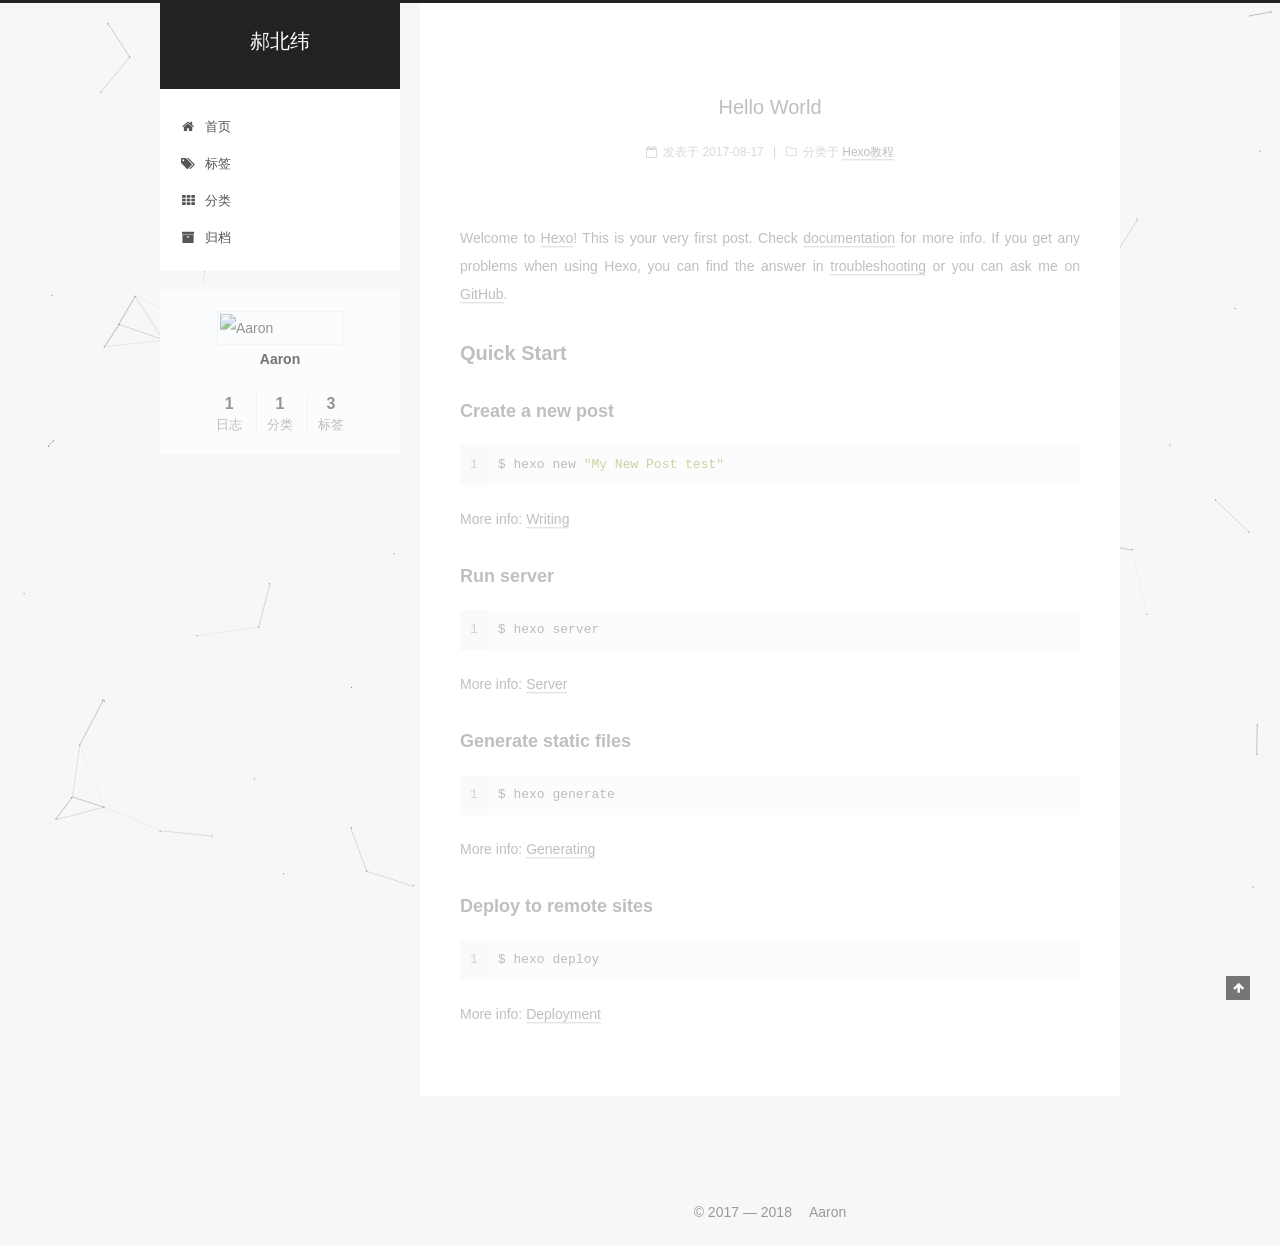
==== commit 07528682: "Site updated: 2018-01-18 14:39:45" ====
--- a/index.html
+++ b/index.html
@@ -218,47 +218,9 @@
       
 
       
-        <li class="menu-item menu-item-search">
-          
-            <a href="javascript:;" class="popup-trigger">
-          
-            
-              <i class="menu-item-icon fa fa-search fa-fw"></i> <br />
-            
-            搜索
-          </a>
-        </li>
-      
     </ul>
   
 
-  
-    <div class="site-search">
-      
-  
-  <div class="algolia-popup popup search-popup">
-    <div class="algolia-search">
-      <div class="algolia-search-input-icon">
-        <i class="fa fa-search"></i>
-      </div>
-      <div class="algolia-search-input" id="algolia-search-input"></div>
-    </div>
-
-    <div class="algolia-results">
-      <div id="algolia-stats"></div>
-      <div id="algolia-hits"></div>
-      <div id="algolia-pagination" class="algolia-pagination"></div>
-    </div>
-
-    <span class="popup-btn-close">
-      <i class="fa fa-times-circle"></i>
-    </span>
-  </div>
-
-
-
-
-    </div>
   
 </nav>
 
@@ -357,17 +319,6 @@
           
 
           
-          
-             <span id="/2017/08/17/hello-world/" class="leancloud_visitors" data-flag-title="Hello World">
-               <span class="post-meta-divider">|</span>
-               <span class="post-meta-item-icon">
-                 <i class="fa fa-eye"></i>
-               </span>
-               
-                 <span class="post-meta-item-text">阅读次数&#58;</span>
-               
-                 <span class="leancloud-visitors-count"></span>
-             </span>
           
 
           
@@ -717,128 +668,8 @@
 
 
 
-  
-  
-  
-  <link rel="stylesheet" href="/lib/algolia-instant-search/instantsearch.min.css">
-
-  
-  
-  <script src="/lib/algolia-instant-search/instantsearch.min.js"></script>
-  
-
-  <script src="/js/src/algolia-search.js?v=5.1.4"></script>
-
-
-
-  
-
-  
-  <script src="https://cdn1.lncld.net/static/js/av-core-mini-0.6.4.js"></script>
-  <script>AV.initialize("PDYrHQokmUFrEkyu6OEcJcqa-gzGzoHsz", "3oiaav3HMGLkW1ql5lPvhvI8");</script>
-  <script>
-    function showTime(Counter) {
-      var query = new AV.Query(Counter);
-      var entries = [];
-      var $visitors = $(".leancloud_visitors");
-
-      $visitors.each(function () {
-        entries.push( $(this).attr("id").trim() );
-      });
-
-      query.containedIn('url', entries);
-      query.find()
-        .done(function (results) {
-          var COUNT_CONTAINER_REF = '.leancloud-visitors-count';
-
-          if (results.length === 0) {
-            $visitors.find(COUNT_CONTAINER_REF).text(0);
-            return;
-          }
-
-          for (var i = 0; i < results.length; i++) {
-            var item = results[i];
-            var url = item.get('url');
-            var time = item.get('time');
-            var element = document.getElementById(url);
-
-            $(element).find(COUNT_CONTAINER_REF).text(time);
-          }
-          for(var i = 0; i < entries.length; i++) {
-            var url = entries[i];
-            var element = document.getElementById(url);
-            var countSpan = $(element).find(COUNT_CONTAINER_REF);
-            if( countSpan.text() == '') {
-              countSpan.text(0);
-            }
-          }
-        })
-        .fail(function (object, error) {
-          console.log("Error: " + error.code + " " + error.message);
-        });
-    }
-
-    function addCount(Counter) {
-      var $visitors = $(".leancloud_visitors");
-      var url = $visitors.attr('id').trim();
-      var title = $visitors.attr('data-flag-title').trim();
-      var query = new AV.Query(Counter);
-
-      query.equalTo("url", url);
-      query.find({
-        success: function(results) {
-          if (results.length > 0) {
-            var counter = results[0];
-            counter.fetchWhenSave(true);
-            counter.increment("time");
-            counter.save(null, {
-              success: function(counter) {
-                var $element = $(document.getElementById(url));
-                $element.find('.leancloud-visitors-count').text(counter.get('time'));
-              },
-              error: function(counter, error) {
-                console.log('Failed to save Visitor num, with error message: ' + error.message);
-              }
-            });
-          } else {
-            var newcounter = new Counter();
-            /* Set ACL */
-            var acl = new AV.ACL();
-            acl.setPublicReadAccess(true);
-            acl.setPublicWriteAccess(true);
-            newcounter.setACL(acl);
-            /* End Set ACL */
-            newcounter.set("title", title);
-            newcounter.set("url", url);
-            newcounter.set("time", 1);
-            newcounter.save(null, {
-              success: function(newcounter) {
-                var $element = $(document.getElementById(url));
-                $element.find('.leancloud-visitors-count').text(newcounter.get('time'));
-              },
-              error: function(newcounter, error) {
-                console.log('Failed to create');
-              }
-            });
-          }
-        },
-        error: function(error) {
-          console.log('Error:' + error.code + " " + error.message);
-        }
-      });
-    }
-
-    $(function() {
-      var Counter = AV.Object.extend("Counter");
-      if ($('.leancloud_visitors').length == 1) {
-        addCount(Counter);
-      } else if ($('.post-title-link').length > 1) {
-        showTime(Counter);
-      }
-    });
-  </script>
-
-
+
+  
 
   
 
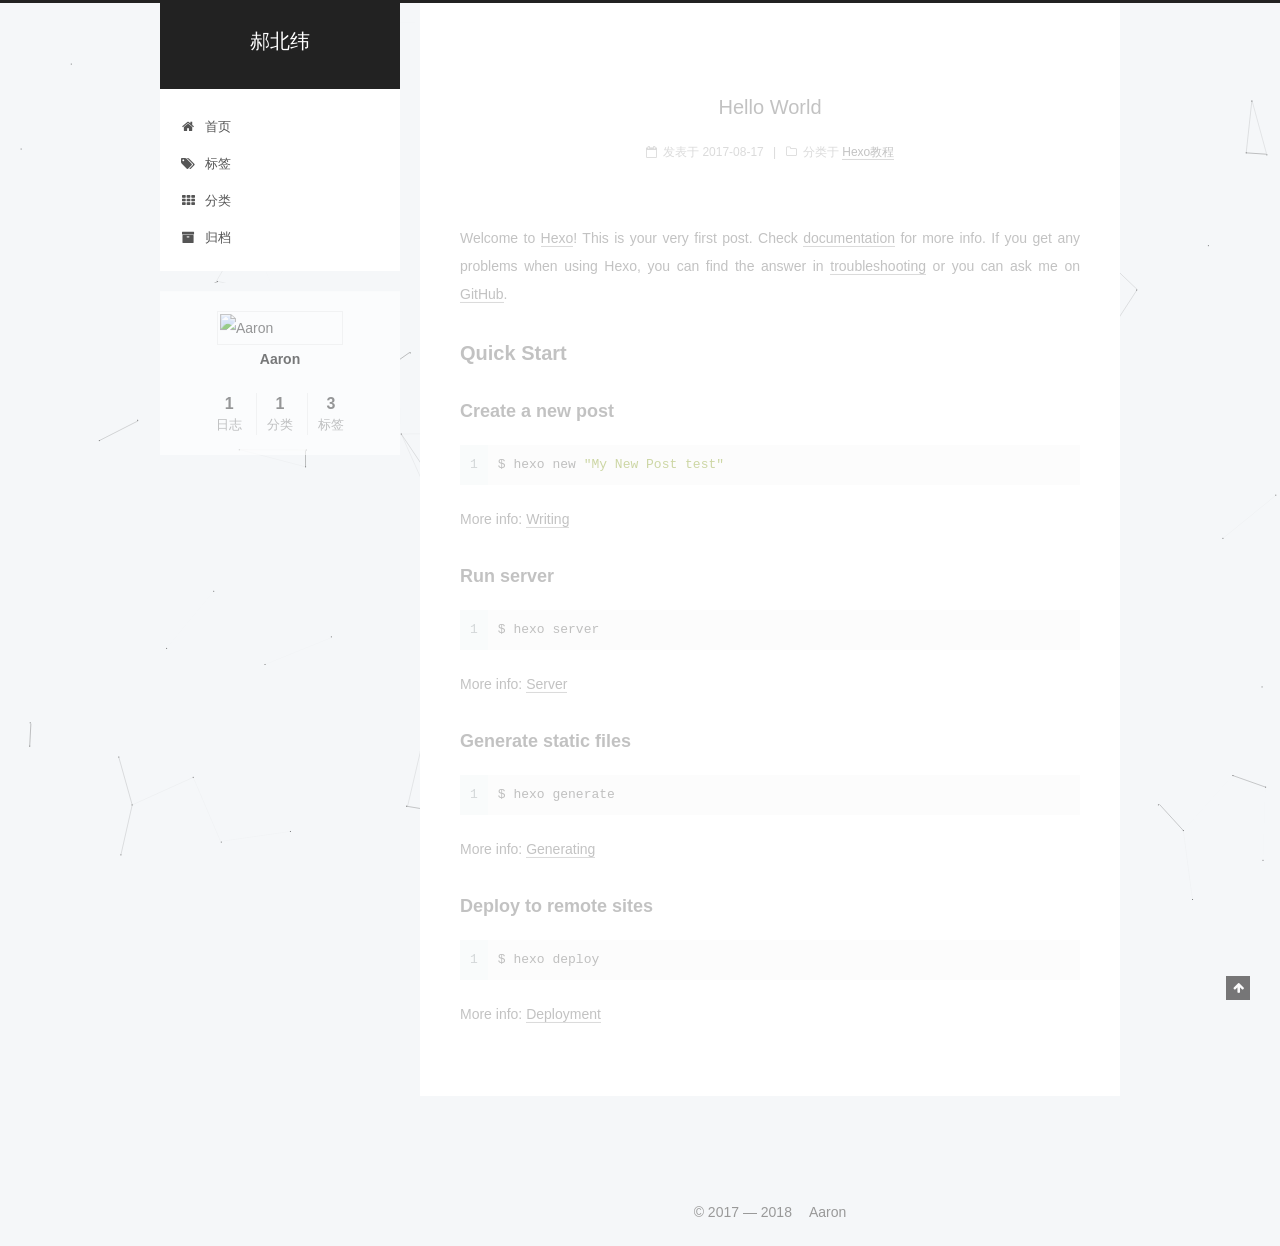
==== commit 2729168a: "Site updated: 2018-01-18 17:11:30" ====
--- a/index.html
+++ b/index.html
@@ -645,6 +645,10 @@
 
 
   
+    
+
+    
+  
 
 
 
--- a/css/main.css
+++ b/css/main.css
@@ -1823,7 +1823,7 @@
   width: 4px;
   height: 4px;
   border-radius: 50%;
-  background: #b811f6;
+  background: #ffdf6b;
 }
 .links-of-blogroll {
   font-size: 13px;
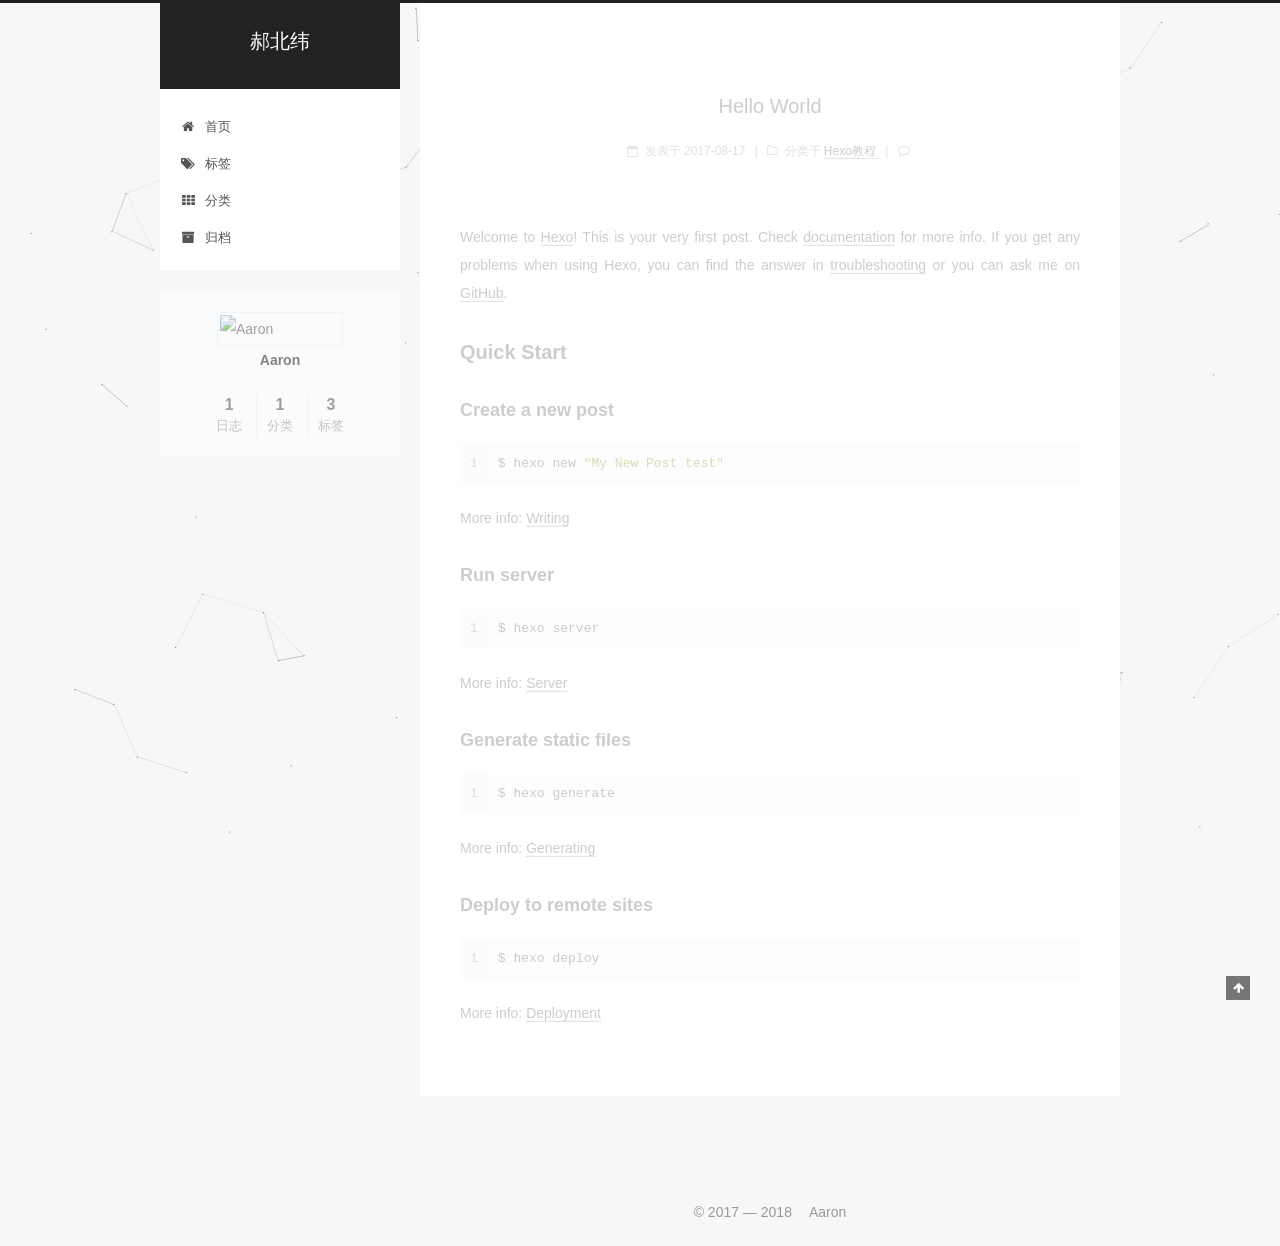
==== commit 443d7ffd: "Site updated: 2018-01-18 17:46:42" ====
--- a/index.html
+++ b/index.html
@@ -316,6 +316,17 @@
 
           
             
+              <span class="post-comments-count">
+              <span class="post-meta-divider">|</span>
+              <span class="post-meta-item-icon">
+                <i class="fa fa-comment-o"></i>
+              </span>
+              
+                <a href="/2017/08/17/hello-world/#SOHUCS" itemprop="discussionUrl">
+                  <span id="url::http://haowenlong.com/2017/08/17/hello-world/" class="cy_cmt_count" data-xid="2017/08/17/hello-world/" itemprop="commentsCount" ></span>
+                </a>
+              
+            
           
 
           
@@ -645,19 +656,19 @@
 
 
   
-    
-
-    
-  
-
-
-
-
-
-  
-
-
-
+
+
+
+
+
+  
+
+
+
+
+  
+    <script id="cy_cmt_num" src="https://changyan.sohu.com/upload/plugins/plugins.list.count.js?clientId=cytqfKwxD"></script>
+  
 
 
 
--- a/css/main.css
+++ b/css/main.css
@@ -1823,7 +1823,7 @@
   width: 4px;
   height: 4px;
   border-radius: 50%;
-  background: #ffdf6b;
+  background: #4d0414;
 }
 .links-of-blogroll {
   font-size: 13px;
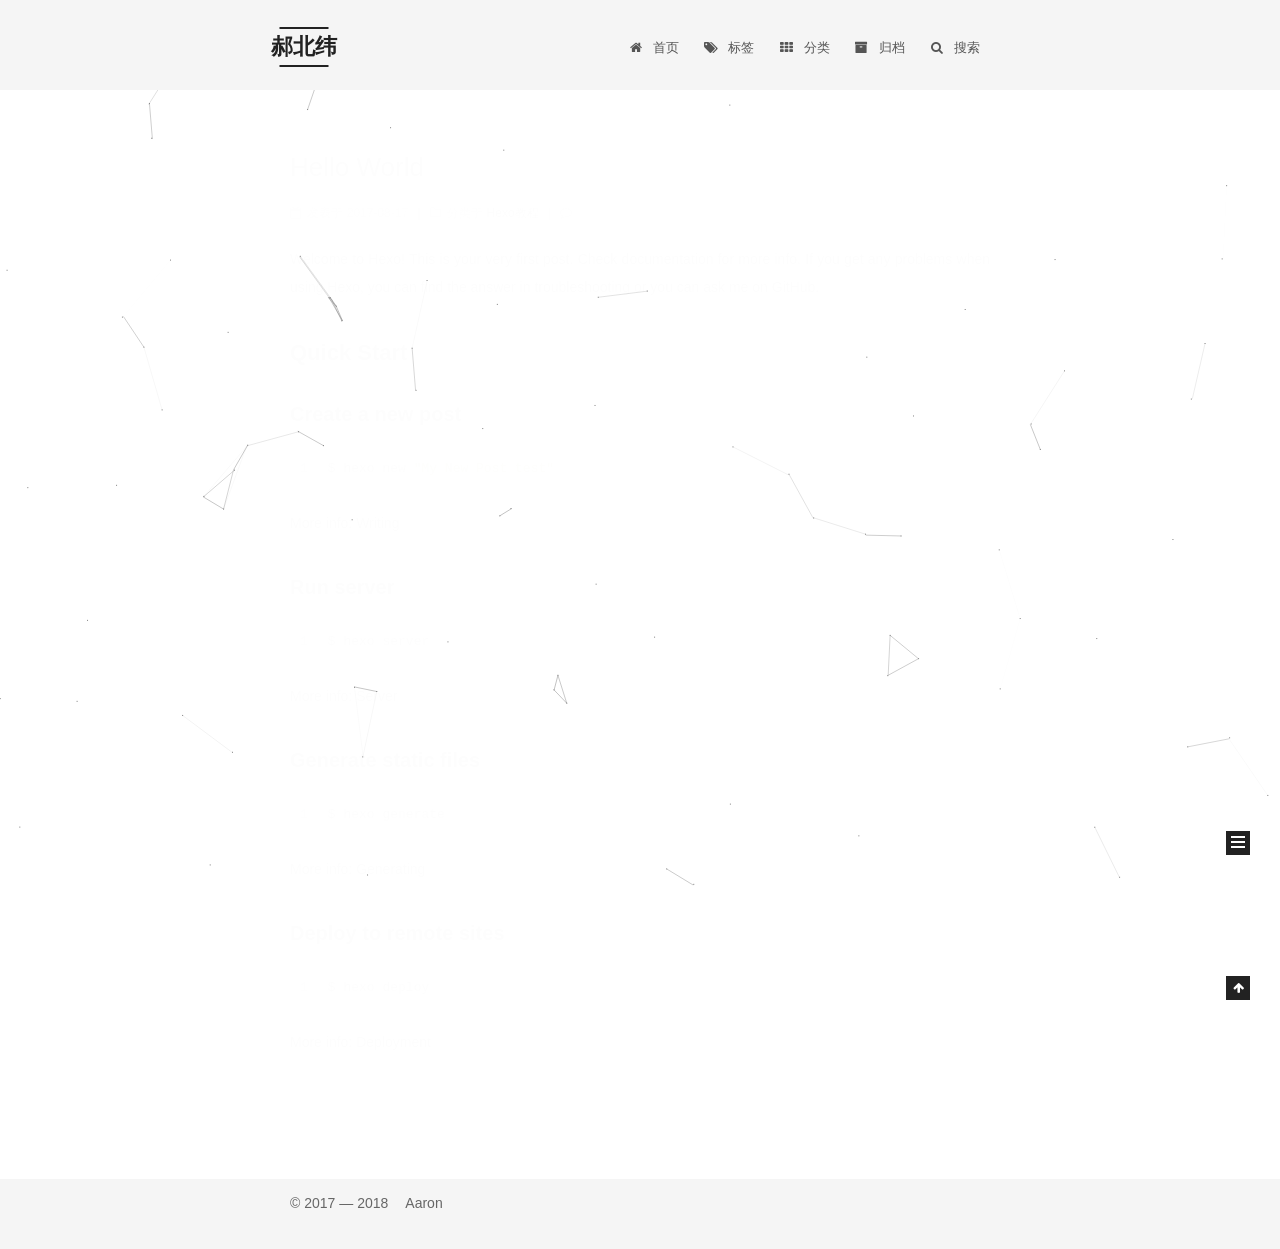
==== commit aca00854: "Site updated: 2018-01-18 18:18:38" ====
--- a/index.html
+++ b/index.html
@@ -5,7 +5,7 @@
   
 
 
-<html class="theme-next pisces use-motion" lang="zh-Hans">
+<html class="theme-next mist use-motion" lang="zh-Hans">
 <head>
   <meta charset="UTF-8"/>
 <meta http-equiv="X-UA-Compatible" content="IE=edge" />
@@ -93,7 +93,7 @@
   var NexT = window.NexT || {};
   var CONFIG = {
     root: '/',
-    scheme: 'Pisces',
+    scheme: 'Mist',
     version: '5.1.4',
     sidebar: {"position":"left","display":"post","offset":12,"b2t":false,"scrollpercent":false,"onmobile":false},
     fancybox: true,
@@ -105,10 +105,10 @@
     },
     algolia: {
       applicationID: 'XHKYV6VB5Q',
-      apiKey: '',
+      apiKey: 'b10bd13e51c814e014d1c87196deff9a',
       indexName: 'hexo',
       hits: {"per_page":10},
-      labels: {"input_placeholder":"Search for Posts","hits_empty":"We didn't find any results for the search: ${query}","hits_stats":"${hits} results found in ${time} ms"}
+      labels: {"input_placeholder":"请输入关键字进行搜索","hits_empty":"找不到关于: ${query}的文章","hits_stats":"共找到${hits}篇文章，花了 ${time} ms"}
     }
   };
 </script>
@@ -218,9 +218,47 @@
       
 
       
+        <li class="menu-item menu-item-search">
+          
+            <a href="javascript:;" class="popup-trigger">
+          
+            
+              <i class="menu-item-icon fa fa-search fa-fw"></i> <br />
+            
+            搜索
+          </a>
+        </li>
+      
     </ul>
   
 
+  
+    <div class="site-search">
+      
+  
+  <div class="algolia-popup popup search-popup">
+    <div class="algolia-search">
+      <div class="algolia-search-input-icon">
+        <i class="fa fa-search"></i>
+      </div>
+      <div class="algolia-search-input" id="algolia-search-input"></div>
+    </div>
+
+    <div class="algolia-results">
+      <div id="algolia-stats"></div>
+      <div id="algolia-hits"></div>
+      <div id="algolia-pagination" class="algolia-pagination"></div>
+    </div>
+
+    <span class="popup-btn-close">
+      <i class="fa fa-times-circle"></i>
+    </span>
+  </div>
+
+
+
+
+    </div>
   
 </nav>
 
@@ -469,7 +507,7 @@
               
               <div class="site-state-item site-state-tags">
                 
-                  <span class="site-state-item-count">3</span>
+                  <span class="site-state-item-count">1</span>
                   <span class="site-state-item-name">标签</span>
                 
               </div>
@@ -625,13 +663,6 @@
   
   
 
-
-  <script type="text/javascript" src="/js/src/affix.js?v=5.1.4"></script>
-
-  <script type="text/javascript" src="/js/src/schemes/pisces.js?v=5.1.4"></script>
-
-
-
   
 
   
@@ -681,6 +712,19 @@
   
 
 
+
+
+  
+  
+  
+  <link rel="stylesheet" href="/lib/algolia-instant-search/instantsearch.min.css">
+
+  
+  
+  <script src="/lib/algolia-instant-search/instantsearch.min.js"></script>
+  
+
+  <script src="/js/src/algolia-search.js?v=5.1.4"></script>
 
 
 
--- a/css/main.css
+++ b/css/main.css
@@ -189,7 +189,7 @@
   font-size: 14px;
   line-height: 2;
   color: #555;
-  background: #f5f7f9;
+  background: #fff;
 }
 @media (max-width: 767px) {
   body {
@@ -226,51 +226,51 @@
   margin: 20px 0 15px;
 }
 h1 {
+  font-size: 24px;
+}
+@media (max-width: 767px) {
+  h1 {
+    font-size: 20px;
+  }
+}
+h2 {
   font-size: 22px;
 }
 @media (max-width: 767px) {
-  h1 {
+  h2 {
     font-size: 18px;
   }
 }
-h2 {
+h3 {
   font-size: 20px;
 }
 @media (max-width: 767px) {
-  h2 {
+  h3 {
     font-size: 16px;
   }
 }
-h3 {
+h4 {
   font-size: 18px;
 }
 @media (max-width: 767px) {
-  h3 {
+  h4 {
     font-size: 14px;
   }
 }
-h4 {
+h5 {
   font-size: 16px;
 }
 @media (max-width: 767px) {
-  h4 {
+  h5 {
     font-size: 12px;
   }
 }
-h5 {
+h6 {
   font-size: 14px;
 }
 @media (max-width: 767px) {
-  h5 {
+  h6 {
     font-size: 10px;
-  }
-}
-h6 {
-  font-size: 12px;
-}
-@media (max-width: 767px) {
-  h6 {
-    font-size: 8px;
   }
 }
 p {
@@ -653,8 +653,8 @@
 @media (min-width: 992px) {
   .full-image.full-image.full-image.full-image {
     max-width: none;
-    width: 118%;
-    margin: 0 -9%;
+    width: 110%;
+    margin: 25px -5%;
   }
 }
 .blockquote-center,
@@ -941,10 +941,10 @@
   padding: 0 20px;
   font-size: 14px;
   color: #555;
-  background: #fff;
-  border: 2px solid #555;
+  background: transparent;
+  border: 2px solid #222;
   text-decoration: none;
-  border-radius: 2px;
+  border-radius: 0;
   transition-property: background-color;
   transition-duration: 0.2s;
   transition-timing-function: ease-in-out;
@@ -953,8 +953,8 @@
 }
 .btn:hover {
   border-color: #222;
-  color: #fff;
-  background: #222;
+  color: #222;
+  background: #fff;
 }
 .btn +.btn {
   margin: 0 0 8px 8px;
@@ -1023,7 +1023,8 @@
 .pagination .next {
   margin-right: 0;
 }
-.pagination .page-number.current {
+.pagination .page-number.current,
+.algolia-pagination .current .page-number {
   color: #fff;
   background: #ccc;
   border-top-color: #ccc;
@@ -1066,7 +1067,7 @@
   width: 24px;
   background: #222;
   font-size: 12px;
-  opacity: 0.6;
+  opacity: 1;
   color: #fff;
   cursor: pointer;
   text-align: center;
@@ -1087,7 +1088,7 @@
   }
 }
 .back-to-top.back-to-top-on {
-  bottom: 30px;
+  bottom: 19px;
 }
 .header {
   background: transparent;
@@ -1101,7 +1102,7 @@
 }
 .site-meta {
   margin: 0;
-  text-align: center;
+  text-align: left;
 }
 @media (max-width: 767px) {
   .site-meta {
@@ -1112,12 +1113,12 @@
   position: relative;
   display: inline-block;
   padding: 0 40px;
-  color: #fff;
+  color: #222;
   background: #222;
   border-bottom: none;
 }
 .brand:hover {
-  color: #fff;
+  color: #222;
 }
 .logo {
   display: inline-block;
@@ -1136,7 +1137,7 @@
 .site-subtitle {
   margin-top: 10px;
   font-size: 13px;
-  color: #ddd;
+  color: #999;
 }
 .use-motion .brand {
   opacity: 0;
@@ -1209,8 +1210,7 @@
   transition-timing-function: ease-in-out;
   transition-delay: 0s;
 }
-.menu .menu-item a:hover,
-.menu-item-active a {
+.menu .menu-item a:hover {
   border-bottom-color: #222;
 }
 .menu .menu-item .fa {
@@ -1349,7 +1349,7 @@
 .posts-collapse {
   position: relative;
   z-index: 1010;
-  margin-left: 55px;
+  margin-left: 0;
 }
 .posts-collapse::after {
   content: " ";
@@ -1739,20 +1739,20 @@
   display: block;
   margin: 0 auto;
   padding: 2px;
-  max-width: 120px;
+  max-width: 96px;
   height: auto;
-  border: 1px solid #eee;
+  border: 2px solid #333;
 }
 .site-author-name {
-  margin: 0;
+  margin: 5px 0 0;
   text-align: center;
-  color: #222;
-  font-weight: 600;
+  color: #f5f5f5;
+  font-weight: normal;
 }
 .site-description {
-  margin-top: 0;
+  margin-top: 5px;
   text-align: center;
-  font-size: 13px;
+  font-size: 14px;
   color: #999;
 }
 .site-state {
@@ -1764,7 +1764,7 @@
 .site-state-item {
   display: inline-block;
   padding: 0 15px;
-  border-left: 1px solid #eee;
+  border-left: 1px solid #333;
 }
 .site-state-item:first-child {
   border-left: none;
@@ -1777,11 +1777,11 @@
   text-align: center;
   color: inherit;
   font-weight: 600;
-  font-size: 16px;
+  font-size: 18px;
 }
 .site-state-item-name {
   font-size: 13px;
-  color: #999;
+  color: inherit;
 }
 .feed-link {
   margin-top: 20px;
@@ -1823,7 +1823,7 @@
   width: 4px;
   height: 4px;
   border-radius: 50%;
-  background: #4d0414;
+  background: #ffa662;
 }
 .links-of-blogroll {
   font-size: 13px;
@@ -1861,7 +1861,7 @@
   color: #555;
 }
 .sidebar-nav li:hover {
-  color: #fc6423;
+  color: #f5f5f5;
 }
 .page-post-detail .sidebar-nav-toc {
   padding: 0 5px;
@@ -1870,11 +1870,11 @@
   margin-left: 10px;
 }
 .sidebar-nav .sidebar-nav-active {
-  color: #fc6423;
-  border-bottom-color: #fc6423;
+  color: #87daff;
+  border-bottom-color: #87daff;
 }
 .sidebar-nav .sidebar-nav-active:hover {
-  color: #fc6423;
+  color: #87daff;
 }
 .sidebar-panel {
   display: none;
@@ -1907,12 +1907,12 @@
   transition-timing-function: ease-in-out;
   transition-delay: 0s;
   transition-property: all;
-  color: #666;
+  color: #999;
+  border-bottom-color: #555;
+}
+.post-toc ol a:hover {
+  color: #ccc;
   border-bottom-color: #ccc;
-}
-.post-toc ol a:hover {
-  color: #000;
-  border-bottom-color: #000;
 }
 .post-toc .nav-item {
   overflow: hidden;
@@ -1934,14 +1934,14 @@
   display: block;
 }
 .post-toc .nav .active > a {
-  color: #fc6423;
-  border-bottom-color: #fc6423;
+  color: #87daff;
+  border-bottom-color: #87daff;
 }
 .post-toc .nav .active-current > a {
-  color: #fc6423;
+  color: #87daff;
 }
 .post-toc .nav .active-current > a:hover {
-  color: #fc6423;
+  color: #87daff;
 }
 .footer {
   font-size: 14px;
@@ -2346,16 +2346,6 @@
   transform: translate(-50%, -50%);
   color: #ccc;
 }
-@media (min-width: 768px) and (max-width: 991px) {
-  .busuanzi-count {
-    width: auto;
-  }
-}
-@media (max-width: 767px) {
-  .busuanzi-count {
-    width: auto;
-  }
-}
 .site-uv,
 .site-pv,
 .page-pv {
@@ -2372,6 +2362,140 @@
 .site-uv::after {
   content: "|";
   padding-left: 10px;
+}
+.algolia-pop-overlay {
+  position: fixed;
+  width: 100%;
+  height: 100%;
+  top: 0;
+  left: 0;
+  z-index: 2080;
+  background-color: rgba(0,0,0,0.3);
+}
+.algolia-popup {
+  overflow: hidden;
+  padding: 0;
+  display: none;
+  position: fixed;
+  top: 10%;
+  left: 50%;
+  width: 700px;
+  height: 80%;
+  margin-left: -350px;
+  background: #fff;
+  color: #333;
+  z-index: 9999;
+  border-radius: 5px;
+}
+@media (max-width: 767px) {
+  .algolia-popup {
+    padding: 0;
+    top: 0;
+    left: 0;
+    margin: 0;
+    width: 100%;
+    height: 100%;
+    border-radius: 0;
+  }
+}
+.algolia-popup .popup-btn-close {
+  position: absolute;
+  right: 14px;
+  color: #4ebd79;
+  font-size: 14px;
+  font-weight: bold;
+  text-transform: uppercase;
+  cursor: pointer;
+  padding-left: 15px;
+  border-left: 1px solid #eee;
+  top: 10px;
+}
+.algolia-popup .popup-btn-close .fa {
+  color: #999;
+  font-size: 18px;
+}
+.algolia-popup .popup-btn-close:hover .fa {
+  color: #222;
+}
+.algolia-search {
+  padding: 10px 15px 5px;
+  max-height: 50px;
+  border-bottom: 1px solid #ccc;
+  background: #f5f5f5;
+  border-top-left-radius: 5px;
+  border-top-right-radius: 5px;
+}
+.algolia-search-input-icon {
+  display: inline-block;
+  width: 20px;
+}
+.algolia-search-input-icon .fa {
+  font-size: 18px;
+}
+.algolia-search-input {
+  display: inline-block;
+  width: calc(90% - 20px);
+}
+.algolia-search-input input {
+  padding: 5px 0;
+  width: 100%;
+  outline: none;
+  border: none;
+  background: transparent;
+}
+.algolia-powered {
+  float: right;
+}
+.algolia-powered img {
+  display: inline-block;
+  height: 18px;
+  vertical-align: middle;
+}
+.algolia-results {
+  position: relative;
+  overflow: auto;
+  padding: 10px 30px;
+  height: calc(100% - 50px);
+}
+.algolia-results hr {
+  margin: 10px 0;
+}
+.algolia-results .highlight {
+  font-style: normal;
+  margin: 0;
+  padding: 0 2px;
+  font-size: inherit;
+  color: #f00;
+}
+.algolia-hits {
+  margin-top: 20px;
+}
+.algolia-hit-item {
+  margin: 15px 0;
+}
+.algolia-hit-item-link {
+  display: block;
+  border-bottom: 1px dashed #ccc;
+  transition-duration: 0.2s;
+  transition-timing-function: ease-in-out;
+  transition-delay: 0s;
+}
+.algolia-pagination .pagination {
+  margin-top: 40px;
+  border-top: none;
+  padding: 0;
+}
+.algolia-pagination .pagination-item {
+  display: inline-block;
+}
+.algolia-pagination .page-number {
+  border-top: none;
+}
+.algolia-pagination .page-number:hover {
+  border-bottom: 1px solid #222;
+}
+.algolia-pagination .disabled-item {
+  visibility: hidden;
 }
 .page-archive .archive-page-counter {
   position: relative;
@@ -2591,403 +2715,327 @@
   }
 }
 .page-post-detail .sidebar-toggle-line {
-  background: #fc6423;
+  background: #87daff;
 }
 .page-post-detail .comments {
   overflow: hidden;
 }
+h1,
+h2,
+h3,
+h4,
+h5,
+h6 {
+  margin: 20px 0 10px;
+}
+p {
+  margin: 0 0 25px 0;
+}
+a {
+  border-bottom-color: #ccc;
+}
+hr {
+  margin: 20px 0;
+  height: 2px;
+}
+.main-inner {
+  margin-top: 80px;
+}
 .header {
-  position: relative;
-  margin: 0 auto;
-  width: 960px;
-}
-@media (min-width: 768px) and (max-width: 991px) {
-  .header {
-    width: auto;
-  }
-}
-@media (max-width: 767px) {
-  .header {
-    width: auto;
-  }
+  background: #f5f5f5;
 }
 .header-inner {
-  position: absolute;
-  top: 0;
-  overflow: hidden;
-  padding: 0;
-  width: 240px;
-  background: #fff;
-  box-shadow: initial;
-  border-radius: initial;
-}
-@media (min-width: 1600px) {
-  .container .header-inner {
-    width: 240px;
-  }
-}
-@media (min-width: 768px) and (max-width: 991px) {
-  .header-inner {
-    position: relative;
-    width: auto;
-    border-radius: initial;
-  }
-}
-@media (max-width: 767px) {
-  .header-inner {
-    position: relative;
-    width: auto;
-    border-radius: initial;
-  }
-}
-.main:before,
-.main:after {
+  padding: 25px 0 20px;
+}
+.header-inner:before,
+.header-inner:after {
   content: " ";
   display: table;
 }
-.main:after {
+.header-inner:after {
   clear: both;
 }
-@media (min-width: 768px) and (max-width: 991px) {
-  .main {
-    padding-bottom: 100px;
-  }
-}
-@media (max-width: 767px) {
-  .main {
-    padding-bottom: 100px;
-  }
-}
-.container .main-inner {
-  width: 960px;
-}
-@media (min-width: 768px) and (max-width: 991px) {
+@media (max-width: 767px) {
+  .header-inner {
+    width: auto;
+    margin-bottom: 50px;
+    padding: 10px;
+  }
+}
+.site-meta {
+  float: left;
+  margin-left: -20px;
+  line-height: normal;
+}
+@media (max-width: 767px) {
+  .site-meta {
+    margin-left: 10px;
+  }
+}
+.site-meta .brand {
+  padding: 2px 1px;
+  background: none;
+}
+@media (max-width: 767px) {
+  .site-meta .brand {
+    display: block;
+  }
+}
+.site-meta .logo {
+  display: none;
+}
+.site-meta .site-title {
+  font-size: 22px;
+  font-weight: bolder;
+}
+@media (max-width: 767px) {
+  .site-meta .site-title {
+    line-height: 34px;
+  }
+}
+.logo-line-before,
+.logo-line-after {
+  display: block;
+  overflow: hidden;
+  margin: 0 auto;
+  width: 75%;
+}
+@media (max-width: 767px) {
+  .logo-line-before,
+  .logo-line-after {
+    display: none;
+  }
+}
+.logo-line-before i,
+.logo-line-after i {
+  position: relative;
+  display: block;
+  height: 2px;
+  background: #222;
+}
+@media (max-width: 767px) {
+  .logo-line-before i,
+  .logo-line-after i {
+    height: 3px;
+  }
+}
+.use-motion .logo-line-before i {
+  left: -100%;
+}
+.use-motion .logo-line-after i {
+  right: -100%;
+}
+.site-subtitle {
+  display: none;
+}
+.site-nav-toggle {
+  position: static;
+  float: right;
+}
+.menu {
+  float: right;
+  margin: 8px 0 0 0;
+}
+@media (max-width: 767px) {
+  .menu {
+    margin: 20px 0 0 0;
+    padding: 0;
+  }
+}
+.menu br {
+  display: none;
+}
+.menu .menu-item {
+  margin: 0;
+}
+@media (max-width: 767px) {
+  .menu .menu-item {
+    display: block;
+  }
+}
+.menu .menu-item a {
+  padding: 0 10px;
+  background: none;
+  border: none;
+  border-radius: 2px;
+  transition-property: background;
+}
+@media (max-width: 767px) {
+  .menu .menu-item a {
+    text-align: left;
+  }
+}
+.menu .menu-item a:hover {
+  background: #e1e1e1;
+}
+.menu a::before {
+  display: none;
+}
+@media (max-width: 767px) {
+  .menu a::before {
+    display: block;
+  }
+}
+@media (max-width: 767px) {
+  .menu {
+    float: none;
+  }
+}
+.site-search form {
+  display: none;
+}
+.posts-expand {
+  padding-top: 0;
+}
+.posts-expand .post-title,
+.posts-expand .post-meta {
+  text-align: left;
+}
+@media (max-width: 767px) {
+  .posts-expand .post-title,
+  .posts-expand .post-meta {
+    text-align: center;
+  }
+}
+.posts-expand .post-eof {
+  display: none;
+}
+.posts-expand .post {
+  margin-top: 120px;
+}
+.posts-expand .post:first-child {
+  margin-top: 0;
+}
+.posts-expand .post-meta {
+  margin-top: 5px;
+  margin-bottom: 20px;
+}
+.posts-expand .post-title {
+  position: relative;
+  font-size: 26px;
+  font-weight: 400;
+}
+@media (max-width: 767px) {
+  .posts-expand .post-title {
+    font-size: 22px;
+  }
+}
+@media (min-width: 1600px) {
+  .posts-expand .post-title {
+    font-size: 26px;
+  }
+}
+.posts-expand .post-title:hover:before {
+  background: #222;
+}
+@media (max-width: 767px) {
+  .posts-expand .post-body {
+    font-size: 12px;
+  }
+}
+.posts-expand .post-body img {
+  margin: 0;
+}
+.posts-expand .post-tags {
+  text-align: left;
+}
+.posts-expand .post-tags a {
+  padding: 1px 5px;
+  background: #f5f5f5;
+  border-bottom: none;
+}
+.posts-expand .post-tags a:hover {
+  background: #ccc;
+}
+.posts-expand .post-nav {
+  margin-top: 40px;
+}
+.post-button {
+  margin-top: 20px;
+  text-align: left;
+}
+.post-button a {
+  padding: 0;
+  font-size: 14px;
+  background: none;
+  border: none;
+  border-bottom: 2px solid #666;
+  transition-property: border;
+}
+@media (max-width: 767px) {
+  .post-button a {
+    font-size: 12px;
+  }
+}
+@media (min-width: 1600px) {
+  .post-button a {
+    font-size: 16px;
+  }
+}
+.post-button a:hover {
+  border-bottom-color: #222;
+}
+.links-of-blogroll-inline .links-of-blogroll-item {
+  display: inline-block;
+}
+.btn {
+  padding: 0 10px;
+  border-width: 2px;
+  border-radius: 0;
+}
+.headband {
+  display: none;
+}
+.site-search {
+  position: relative;
+  float: right;
+  margin-top: 5px;
+  padding-top: 3px;
+}
+@media (max-width: 767px) {
+  .site-search {
+    float: none;
+    padding: 0 10px;
+  }
+}
+@media (max-width: 767px) {
   .container .main-inner {
     width: auto;
   }
 }
-@media (max-width: 767px) {
-  .container .main-inner {
-    width: auto;
-  }
-}
-.content-wrap {
-  float: right;
-  box-sizing: border-box;
-  padding: 40px;
-  width: 700px;
-  background: #fff;
-  min-height: 700px;
-  box-shadow: initial;
-  border-radius: initial;
-}
-@media (min-width: 768px) and (max-width: 991px) {
-  .content-wrap {
-    width: 100%;
-    padding: 20px;
-    border-radius: initial;
-  }
-}
-@media (max-width: 767px) {
-  .content-wrap {
-    width: 100%;
-    padding: 20px;
-    min-height: auto;
-    border-radius: initial;
-  }
-}
-.sidebar {
-  position: static;
-  float: left;
-  margin-top: 300px;
-  width: 240px;
-  background: #f5f7f9;
-  box-shadow: none;
-}
-@media (min-width: 768px) and (max-width: 991px) {
-  .sidebar {
-    display: none;
-  }
-}
-@media (max-width: 767px) {
-  .sidebar {
-    display: none;
-  }
-}
-.sidebar-toggle {
+.page-post-detail .post-title,
+.page-post-detail .post-meta {
+  text-align: center;
+}
+.page-post-detail .post-title:before {
   display: none;
 }
+.page-post-detail .post-meta {
+  margin-bottom: 60px;
+}
+.pagination {
+  margin: 120px 0 0;
+  text-align: left;
+}
+@media (max-width: 767px) {
+  .pagination {
+    margin: 80px 10px 0;
+    text-align: center;
+  }
+}
+.footer {
+  margin-top: 80px;
+  padding: 10px 0;
+  background: #f5f5f5;
+  color: #666;
+}
 .footer-inner {
-  width: 960px;
-  padding-left: 260px;
-}
-@media (min-width: 768px) and (max-width: 991px) {
+  margin: 0 auto;
+  text-align: left;
+}
+@media (max-width: 767px) {
   .footer-inner {
     width: auto;
-    padding-left: 0 !important;
-    padding-right: 0 !important;
-  }
-}
-@media (max-width: 767px) {
-  .footer-inner {
-    width: auto;
-    padding-left: 0 !important;
-    padding-right: 0 !important;
-  }
-}
-.sidebar-position-right .header-inner {
-  right: 0;
-}
-.sidebar-position-right .content-wrap {
-  float: left;
-}
-.sidebar-position-right .sidebar {
-  float: right;
-}
-.sidebar-position-right .footer-inner {
-  padding-left: 0;
-  padding-right: 260px;
-}
-.site-brand-wrapper {
-  position: relative;
-}
-.site-meta {
-  padding: 20px 0;
-  color: #fff;
-  background: #222;
-}
-@media (min-width: 768px) and (max-width: 991px) {
-  .site-meta {
-    box-shadow: 0 0 16px rgba(0,0,0,0.5);
-  }
-}
-@media (max-width: 767px) {
-  .site-meta {
-    box-shadow: 0 0 16px rgba(0,0,0,0.5);
-  }
-}
-.brand {
-  padding: 0;
-  background: none;
-}
-.brand:hover {
-  color: #fff;
-}
-.site-subtitle {
-  margin: 10px 10px 0;
-  font-weight: initial;
-}
-.site-search form {
-  display: none;
-}
-.site-nav {
-  border-top: none;
-}
-@media (min-width: 768px) and (max-width: 991px) {
-  .site-nav {
-    display: none !important;
-  }
-}
-@media (min-width: 768px) and (max-width: 991px) {
-  .site-nav-on {
-    display: block !important;
-  }
-}
-.menu .menu-item {
-  display: block;
-  margin: 0;
-}
-.menu .menu-item a {
-  position: relative;
-  box-sizing: border-box;
-  padding: 5px 20px;
-  text-align: left;
-  line-height: inherit;
-  transition-property: background-color;
-  transition-duration: 0.2s;
-  transition-timing-function: ease-in-out;
-  transition-delay: 0s;
-}
-.menu .menu-item a:hover,
-.menu-item-active a {
-  background: #f9f9f9;
-  border-bottom-color: #fff;
-}
-.menu .menu-item br {
-  display: none;
-}
-.menu-item-active a:after {
-  content: " ";
-  position: absolute;
-  top: 50%;
-  margin-top: -3px;
-  right: 15px;
-  width: 6px;
-  height: 6px;
-  border-radius: 50%;
-  background-color: #bbb;
-}
-.btn-bar {
-  background-color: #fff;
-}
-.site-nav-toggle {
-  left: 20px;
-  top: 50%;
-  -webkit-transform: translateY(-50%);
-  -webkit-transform: translateY(-50%);
-  -moz-transform: translateY(-50%);
-  -ms-transform: translateY(-50%);
-  -o-transform: translateY(-50%);
-  transform: translateY(-50%);
-}
-@media (min-width: 768px) and (max-width: 991px) {
-  .site-nav-toggle {
-    display: block;
-  }
-}
-.use-motion .sidebar .motion-element {
-  opacity: 1;
-}
-.sidebar {
-  margin-left: -100%;
-  right: auto;
-  bottom: auto;
-  -webkit-transform: none;
-}
-.sidebar-inner {
-  box-sizing: border-box;
-  width: 240px;
-  color: #555;
-  background: #fff;
-  box-shadow: initial;
-  border-radius: initial;
-  opacity: 0;
-}
-.sidebar-inner.affix {
-  position: fixed;
-  top: 12px;
-}
-.sidebar-inner.affix-bottom {
-  position: absolute;
-}
-.site-overview {
-  text-align: left;
-}
-.site-author:before,
-.site-author:after {
-  content: " ";
-  display: table;
-}
-.site-author:after {
-  clear: both;
-}
-.sidebar a {
-  color: #555;
-}
-.sidebar a:hover {
-  color: #222;
-}
-.site-state-item {
-  padding: 0 10px;
-}
-.links-of-author-item a:before {
-  display: none;
-}
-.links-of-author-item a {
-  border-bottom: none;
-  text-decoration: underline;
-}
-.feed-link {
-  border-top: 1px dotted #ccc;
-  border-bottom: 1px dotted #ccc;
-  text-align: center;
-}
-.feed-link a {
-  display: block;
-  color: #fc6423;
-  border: none;
-}
-.feed-link a:hover {
-  background: none;
-  color: #e34603;
-}
-.feed-link a:hover i {
-  color: #e34603;
-}
-.links-of-author {
-  display: flex;
-  flex-wrap: wrap;
-  justify-content: center;
-}
-.links-of-author-item {
-  margin: 5px 0 0;
-  width: 50%;
-}
-.links-of-author-item a {
-  max-width: 216px;
-  box-sizing: border-box;
-  display: inline-block;
-  margin-right: 0;
-  margin-bottom: 0;
-  padding: 0 5px;
-  overflow: hidden;
-  white-space: nowrap;
-  text-overflow: ellipsis;
-}
-.links-of-author-item a {
-  display: block;
-  text-decoration: none;
-}
-.links-of-author-item a:hover {
-  border-radius: 4px;
-  background: #eee;
-}
-.links-of-author-item .fa {
-  margin-right: 2px;
-  font-size: 16px;
-}
-.links-of-author-item .fa-globe {
-  font-size: 15px;
-}
-.links-of-blogroll {
-  text-align: center;
-  margin-top: 20px;
-  padding: 3px 0 0;
-  border-top: 1px dotted #ccc;
-}
-.links-of-blogroll-title {
-  margin-top: 0;
-}
-.links-of-blogroll-item {
-  padding: 0;
-}
-.links-of-blogroll-inline:before,
-.links-of-blogroll-inline:after {
-  content: " ";
-  display: table;
-}
-.links-of-blogroll-inline:after {
-  clear: both;
-}
-.links-of-blogroll-inline .links-of-blogroll-item {
-  margin: 5px 0 0;
-  width: 50%;
-  display: inline-block;
-  width: unset;
-}
-.links-of-blogroll-inline .links-of-blogroll-item a {
-  max-width: 216px;
-  box-sizing: border-box;
-  display: inline-block;
-  margin-right: 0;
-  margin-bottom: 0;
-  padding: 0 5px;
-  overflow: hidden;
-  white-space: nowrap;
-  text-overflow: ellipsis;
-}
-@media (max-width: 767px) {
-  .post-body {
-    text-align: justify;
-  }
-}
+    text-align: center;
+  }
+}
--- a/lib/algolia-instant-search/instantsearch.min.css
+++ b/lib/algolia-instant-search/instantsearch.min.css
@@ -0,0 +1 @@
+/*! instantsearch.js 1.5.0 | © Algolia Inc. and other contributors; Licensed MIT | github.com/algolia/instantsearch.js */.ais-search-box--powered-by{font-size:.8em;text-align:right;margin-top:2px}.ais-search-box--powered-by-link{display:inline-block;width:45px;height:16px;text-indent:101%;overflow:hidden;white-space:nowrap;background-image:url([data-uri]);background-repeat:no-repeat;background-size:contain;vertical-align:middle}.ais-pagination--item{display:inline-block;padding:3px}.ais-range-slider--value,.ais-range-slider--value-sub{font-size:.8em;padding-top:15px}.ais-pagination--item__disabled{visibility:hidden}.ais-hierarchical-menu--list__lvl1,.ais-hierarchical-menu--list__lvl2{margin-left:10px}.ais-range-slider--target{position:relative;direction:ltr;background:#F3F4F7;height:6px;margin-top:2em;margin-bottom:2em}.ais-range-slider--base{height:100%;position:relative;z-index:1;border-top:1px solid #DDD;border-bottom:1px solid #DDD;border-left:2px solid #DDD;border-right:2px solid #DDD}.ais-range-slider--origin{position:absolute;right:0;top:0;left:0;bottom:0}.ais-range-slider--connect{background:#46AEDA}.ais-range-slider--background{background:#F3F4F7}.ais-range-slider--handle{width:20px;height:20px;position:relative;z-index:1;background:#FFF;border:1px solid #46AEDA;border-radius:50%;cursor:pointer}.ais-range-slider--handle-lower{left:-10px;bottom:7px}.ais-range-slider--handle-upper{right:10px;bottom:7px}.ais-range-slider--tooltip{position:absolute;background:#FFF;top:-22px;font-size:.8em}.ais-range-slider--pips{box-sizing:border-box;position:absolute;height:3em;top:100%;left:0;width:100%}.ais-range-slider--value{width:40px;position:absolute;text-align:center;margin-left:-20px}.ais-range-slider--marker{position:absolute;background:#DDD;margin-left:-1px;width:1px;height:5px}.ais-range-slider--marker-sub{background:#DDD;width:2px;margin-left:-2px;height:13px}.ais-range-slider--marker-large{background:#DDD;width:2px;margin-left:-2px;height:12px}.ais-star-rating--star,.ais-star-rating--star__empty{display:inline-block;width:1em;height:1em}.ais-range-slider--marker-large:first-child{margin-left:0}.ais-star-rating--item{vertical-align:middle}.ais-star-rating--item__active{font-weight:700}.ais-star-rating--star:before{content:'\2605';color:#FBAE00}.ais-star-rating--star__empty:before{content:'\2606';color:#FBAE00}.ais-star-rating--link__disabled .ais-star-rating--star:before,.ais-star-rating--link__disabled .ais-star-rating--star__empty:before{color:#C9C9C9}.ais-root__collapsible .ais-header{cursor:pointer}.ais-root__collapsed .ais-body,.ais-root__collapsed .ais-footer{display:none}
